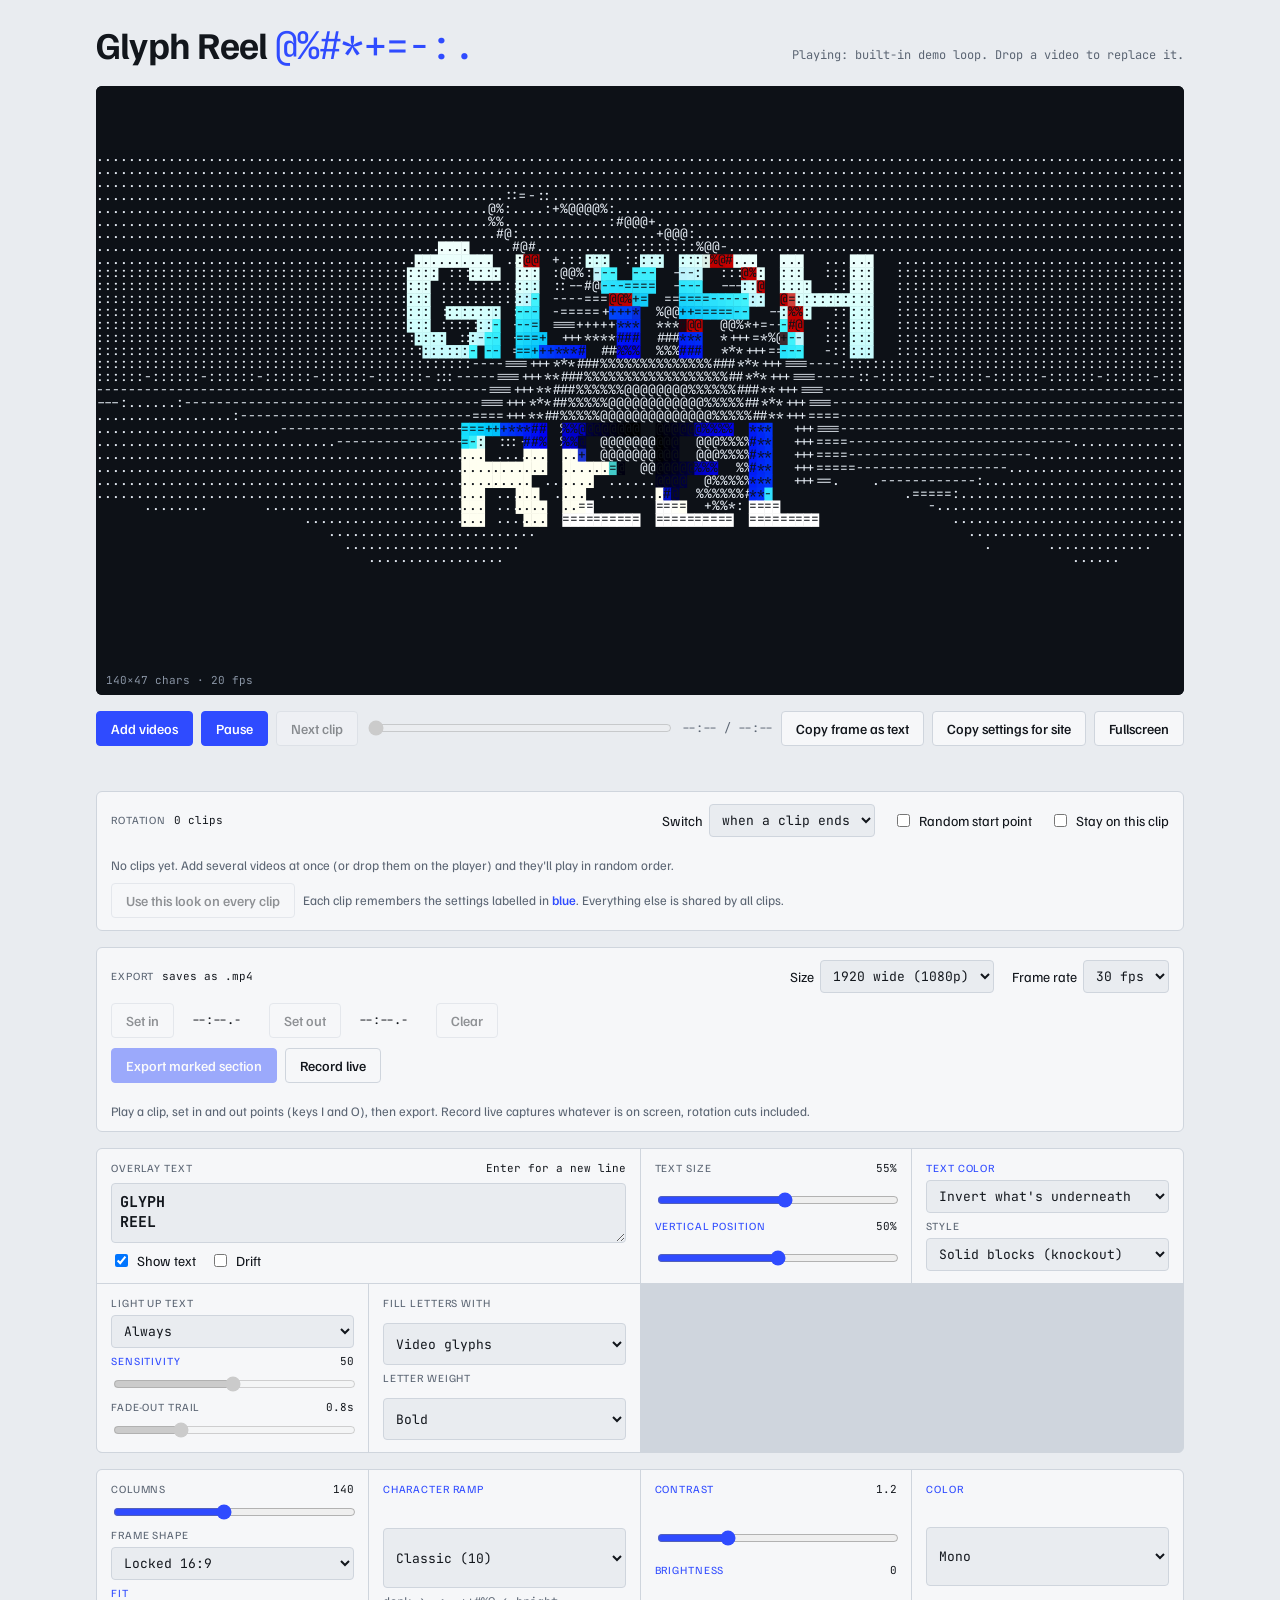
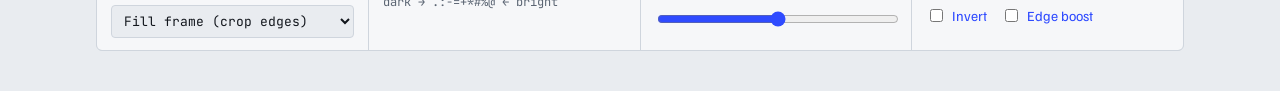
==== glyph-reel/index.html @ 51acc696 "Personal site with live ASCII banner and Glyph Reel Co-Authored-By: Claude Opus 5.5 <noreply@anthrop" ====
<!doctype html>
<html lang="en">
<head>
<meta charset="utf-8">
<meta name="viewport" content="width=device-width, initial-scale=1, viewport-fit=cover">
<meta name="description" content="Turn video into live ASCII art in the browser, with text overlays, clip rotation and export.">
<title>Glyph Reel</title>
<link rel="preconnect" href="https://fonts.googleapis.com">
<link rel="stylesheet" href="https://fonts.googleapis.com/css2?family=JetBrains+Mono:wght@400;700&family=Familjen+Grotesk:wght@400;500;700&display=swap">
<style>
/* Layout: a single "reel" stage up top, a compact mixing-desk of controls beneath it. */
:root {
  --bg: #e9ecf0;
  --panel: #f6f7f9;
  --ink: #12161c;
  --muted: #5b6573;
  --line: #cfd5dd;
  --accent: #2f4bff;
  --stage: #0d1117;
  --stage-ink: #e6edf5;
  --display: "Familjen Grotesk", "Helvetica Neue", Arial, sans-serif;
  --mono: "JetBrains Mono", ui-monospace, Menlo, Consolas, monospace;
}
@media (prefers-color-scheme: dark) {
  :root:not([data-theme="light"]) {
    --bg: #0b0e13; --panel: #131820; --ink: #e6ebf2; --muted: #8b96a6; --line: #262e3a;
    --accent: #7d8fff; --stage: #05070a; --stage-ink: #e6edf5; color-scheme: dark;
  }
}
:root[data-theme="dark"] {
  --bg: #0b0e13; --panel: #131820; --ink: #e6ebf2; --muted: #8b96a6; --line: #262e3a;
  --accent: #7d8fff; --stage: #05070a; --stage-ink: #e6edf5; color-scheme: dark;
}
* { box-sizing: border-box; }
body { margin: 0; }
[hidden] { display: none !important; }
body { background: var(--bg); color: var(--ink); font-family: var(--display); font-size: 15px; }
.wrap { max-width: 1120px; margin: 0 auto; padding-inline: 16px; padding-block: 20px 40px; display: grid; gap: 16px; }
header { display: flex; flex-wrap: wrap; align-items: baseline; justify-content: space-between; gap: 8px 20px; }
h1 { margin: 0; font-size: clamp(26px, 4vw, 38px); font-weight: 700; letter-spacing: -0.02em; text-wrap: balance; }
h1 span { font-family: var(--mono); font-weight: 400; color: var(--accent); }
.src { font-family: var(--mono); font-size: 12px; color: var(--muted); min-width: 0; overflow-wrap: anywhere; }

.stage { position: relative; background: var(--stage); border-radius: 6px; overflow: hidden; min-height: 200px; display: grid; place-items: center; }
.stage canvas { display: block; max-width: 100%; }
.stage.drag { outline: 2px dashed var(--accent); outline-offset: -8px; }
.drop-hint { position: absolute; inset: 0; display: grid; place-items: center; color: var(--stage-ink); font-family: var(--mono); font-size: 14px; background: rgba(5,7,10,.7); }
.stats { position: absolute; left: 10px; bottom: 8px; font-family: var(--mono); font-size: 11px; color: #8b96a6; font-variant-numeric: tabular-nums; pointer-events: none; }

.bar { display: flex; flex-wrap: wrap; gap: 8px; align-items: center; }
button, .file { font: 500 14px var(--display); color: var(--ink); background: var(--panel); border: 1px solid var(--line); border-radius: 4px; padding: 8px 14px; cursor: pointer; }
button:hover, .file:hover { border-color: var(--accent); }
button.primary, .file { background: var(--accent); color: #fff; border-color: var(--accent); }
button:focus-visible, .file:focus-within, input:focus-visible, select:focus-visible { outline: 2px solid var(--accent); outline-offset: 2px; }
.file input { position: absolute; width: 1px; height: 1px; opacity: 0; }
.seek { flex: 1 1 200px; min-width: 0; position: relative; display: flex; align-items: center; }
.seek input { width: 100%; position: relative; z-index: 1; background: transparent; }
.mark-range { position: absolute; top: 50%; height: 10px; transform: translateY(-50%); background: var(--accent); opacity: .3; border-radius: 2px; }
.marks output { font-family: var(--mono); font-size: 13px; font-variant-numeric: tabular-nums; margin-right: 10px; }
.recstat { font-family: var(--mono); font-size: 12px; color: var(--muted); font-variant-numeric: tabular-nums; }
.recstat.live { color: #e5484d; }
.exports { list-style: none; margin: 0; padding: 0; display: grid; gap: 6px; }
.exports li { display: flex; flex-wrap: wrap; align-items: center; gap: 6px 12px; padding: 8px 10px; background: var(--bg); border: 1px solid var(--line); border-radius: 4px; }
.exports .nm { font: 13px var(--mono); flex: 1 1 200px; min-width: 0; overflow-wrap: anywhere; }
.exports .meta { font: 12px var(--mono); color: var(--muted); font-variant-numeric: tabular-nums; }
.exports button { padding: 5px 12px; font-size: 13px; }
button:disabled { opacity: .45; cursor: not-allowed; }
.time { font-family: var(--mono); font-size: 12px; color: var(--muted); font-variant-numeric: tabular-nums; }

.desk { display: grid; grid-template-columns: repeat(auto-fit, minmax(220px, 1fr)); gap: 1px; background: var(--line); border: 1px solid var(--line); border-radius: 6px; overflow: hidden; }
.knob { background: var(--panel); padding: 12px 14px; display: grid; gap: 6px; }
.knob label { display: flex; justify-content: space-between; font-size: 11px; text-transform: uppercase; letter-spacing: .08em; color: var(--muted); }
.knob output { font-family: var(--mono); color: var(--ink); text-transform: none; letter-spacing: 0; font-variant-numeric: tabular-nums; }
input[type=range] { width: 100%; accent-color: var(--accent); }
.reel { background: var(--panel); border: 1px solid var(--line); border-radius: 6px; padding: 12px 14px; display: grid; gap: 10px; }
.reel-head { display: flex; flex-wrap: wrap; justify-content: space-between; align-items: center; gap: 8px 20px; }
.reel-title { font-size: 11px; text-transform: uppercase; letter-spacing: .08em; color: var(--muted); display: flex; gap: 8px; }
.reel-title output { font-family: var(--mono); color: var(--ink); text-transform: none; letter-spacing: 0; }
.reel-opts { display: flex; flex-wrap: wrap; align-items: center; gap: 8px 18px; font-size: 14px; }
.reel-opts label { display: flex; align-items: center; gap: 6px; cursor: pointer; }
.reel-opts select { width: auto; }
.reel-opts input[type=range] { width: 110px; }
.reel-opts output { font-family: var(--mono); font-size: 12px; min-width: 3ch; }
.clips { list-style: none; margin: 0; padding: 0; display: flex; flex-wrap: wrap; gap: 6px; }
.clips li { display: flex; align-items: stretch; border: 1px solid var(--line); border-radius: 4px; overflow: hidden; max-width: 100%; min-width: 0; }
.clips li.on { border-color: var(--accent); }
.clips li button { border: 0; border-radius: 0; padding: 6px 10px; font: 12px var(--mono); background: var(--bg); }
.clips li .name { max-width: 26ch; overflow: hidden; text-overflow: ellipsis; white-space: nowrap; text-align: left; min-width: 0; }
.clips li.on .name { background: var(--accent); color: #fff; }
.clips li .rm { color: var(--muted); border-left: 1px solid var(--line); }
.clips li .rm:hover { color: var(--ink); }
.empty { margin: 0; font-size: 13px; color: var(--muted); }
.knob label.per, .toggles label.per, .hint .per { color: var(--accent); }
.hint { font-size: 13px; color: var(--muted); flex: 1 1 260px; }
.hint .per { font-weight: 500; }
.knob.wide { grid-column: span 2; }
@media (max-width: 520px) { .knob.wide { grid-column: auto; } }
textarea { width: 100%; resize: vertical; font: 700 15px var(--mono); padding: 8px; background: var(--bg); color: var(--ink); border: 1px solid var(--line); border-radius: 4px; }
input[type=color] { width: 100%; height: 30px; padding: 0 2px; background: var(--bg); border: 1px solid var(--line); border-radius: 4px; }
select, input[type=text] { width: 100%; font: 13px var(--mono); padding: 6px 8px; background: var(--bg); color: var(--ink); border: 1px solid var(--line); border-radius: 4px; }
.toggles { display: flex; flex-wrap: wrap; gap: 14px; font-size: 14px; }
.toggles label { text-transform: none; letter-spacing: 0; color: var(--ink); font-size: 14px; gap: 6px; justify-content: flex-start; align-items: center; cursor: pointer; }
.ramp { font-family: var(--mono); font-size: 12px; color: var(--muted); white-space: pre; overflow-x: auto; }
.toast { font-size: 13px; color: var(--accent); min-height: 1em; }
@media (prefers-reduced-motion: reduce) { * { transition: none !important; } }
</style>
</head>
<body>

<div class="wrap">
  <header>
    <h1>Glyph Reel <span>@%#*+=-:.</span></h1>
    <div class="src" id="srcName">Playing: built-in demo loop. Drop a video to replace it.</div>
  </header>

  <div class="stage" id="stage">
    <canvas id="out" aria-label="ASCII rendering of the video"></canvas>
    <div class="drop-hint" id="dropHint" hidden>Drop videos to add them to the rotation</div>
    <div class="stats" id="stats"></div>
  </div>

  <div class="bar">
    <label class="file">Add videos<input type="file" id="file" accept="video/*" multiple></label>
    <button id="play" class="primary">Pause</button>
    <button id="next" disabled>Next clip</button>
    <div class="seek">
      <div class="mark-range" id="markRange" hidden></div>
      <input type="range" id="seek" min="0" max="1000" value="0" aria-label="Seek" disabled>
    </div>
    <span class="time" id="time">--:-- / --:--</span>
    <button id="copy">Copy frame as text</button>
    <button id="copySettings">Copy settings for site</button>
    <button id="full">Fullscreen</button>
  </div>
  <div class="toast" id="toast" role="status"></div>

  <section class="reel" aria-label="Clip rotation">
    <div class="reel-head">
      <span class="reel-title">Rotation <output id="clipCount">0 clips</output></span>
      <div class="reel-opts">
        <label>Switch
          <select id="switchMode">
            <option value="end">when a clip ends</option>
            <option value="timer">on a timer</option>
          </select>
        </label>
        <label id="everyWrap" hidden>every
          <input type="range" id="every" min="1" max="30" step="1" value="6">
          <output id="everyV">6s</output>
        </label>
        <label><input type="checkbox" id="randStart"> Random start point</label>
        <label><input type="checkbox" id="hold"> Stay on this clip</label>
      </div>
    </div>
    <ul class="clips" id="clips"></ul>
    <p class="empty" id="clipsEmpty">No clips yet. Add several videos at once (or drop them on the player) and they'll play in random order.</p>
    <p class="empty" id="savedInfo" hidden></p>
    <div class="bar">
      <button id="lookAll" disabled>Use this look on every clip</button>
      <span class="hint">Each clip remembers the settings labelled in <b class="per">blue</b>. Everything else is shared by all clips.</span>
    </div>
  </section>

  <section class="reel" aria-label="Export">
    <div class="reel-head">
      <span class="reel-title">Export <output id="fmtInfo"></output></span>
      <div class="reel-opts">
        <label>Size
          <select id="expSize">
            <option value="1280">1280 wide (720p)</option>
            <option value="1920" selected>1920 wide (1080p)</option>
            <option value="3840">3840 wide (4K)</option>
          </select>
        </label>
        <label>Frame rate
          <select id="expFps">
            <option value="24">24 fps</option>
            <option value="30" selected>30 fps</option>
            <option value="60">60 fps</option>
          </select>
        </label>
      </div>
    </div>
    <div class="reel-opts marks">
      <button id="markIn" disabled>Set in</button><output id="inV">--:--.-</output>
      <button id="markOut" disabled>Set out</button><output id="outV">--:--.-</output>
      <button id="clearMarks" disabled>Clear</button>
    </div>
    <div class="bar">
      <button id="exportSec" class="primary" disabled>Export marked section</button>
      <button id="recLive">Record live</button>
      <span class="recstat" id="recStat" role="status"></span>
    </div>
    <ul class="exports" id="exports"></ul>
    <p class="empty" id="exportsEmpty">Play a clip, set in and out points (keys I and O), then export. Record live captures whatever is on screen, rotation cuts included.</p>
  </section>

  <div class="desk overlay">
    <div class="knob wide">
      <label for="msg">Overlay text <output>Enter for a new line</output></label>
      <textarea id="msg" rows="2" spellcheck="false">GLYPH
REEL</textarea>
      <div class="toggles">
        <label><input type="checkbox" id="msgOn" checked> Show text</label>
        <label><input type="checkbox" id="msgPulse"> Drift</label>
      </div>
    </div>
    <div class="knob">
      <label for="msgSize">Text size <output id="msgSizeV">55%</output></label>
      <input type="range" id="msgSize" min="10" max="95" step="1" value="55">
      <label for="msgY" class="per">Vertical position <output id="msgYV">50%</output></label>
      <input type="range" id="msgY" min="0" max="100" step="1" value="50">
    </div>
    <div class="knob">
      <label for="msgColor" class="per">Text color</label>
      <select id="msgColor">
        <option value="invert">Invert what's underneath</option>
        <option value="comp">Complementary hue</option>
        <option value="accent">Fixed color</option>
      </select>
      <input type="color" id="msgAccent" value="#ff3d7f" aria-label="Fixed text color" hidden>
      <label for="msgStyle">Style</label>
      <select id="msgStyle">
        <option value="block">Solid blocks (knockout)</option>
        <option value="glyph">Colored glyphs</option>
      </select>
    </div>
    <div class="knob">
      <label for="reveal">Light up text</label>
      <select id="reveal">
        <option value="always">Always</option>
        <option value="bright">Only over bright things</option>
        <option value="dark">Only over dark things</option>
        <option value="motion">Only over moving things</option>
      </select>
      <label for="revealT" class="per">Sensitivity <output id="revealTV">50</output></label>
      <input type="range" id="revealT" min="1" max="100" step="1" value="50" disabled>
      <label for="trail">Fade-out trail <output id="trailV">0.8s</output></label>
      <input type="range" id="trail" min="0" max="3" step="0.1" value="0.8" disabled>
    </div>
    <div class="knob">
      <label for="msgFill">Fill letters with</label>
      <select id="msgFill">
        <option value="video">Video glyphs</option>
        <option value="msg">The message itself</option>
        <option value="solid">Solid █</option>
      </select>
      <label for="msgWeight">Letter weight</label>
      <select id="msgWeight">
        <option value="700">Bold</option>
        <option value="500">Medium</option>
        <option value="400">Regular</option>
      </select>
    </div>
  </div>

  <div class="desk">
    <div class="knob">
      <label for="cols">Columns <output id="colsV">140</output></label>
      <input type="range" id="cols" min="40" max="260" step="2" value="140">
      <label for="frame">Frame shape</label>
      <select id="frame">
        <option value="0.5625" selected>Locked 16:9</option>
        <option value="0.4286">Locked 21:9</option>
        <option value="0.75">Locked 4:3</option>
        <option value="1">Locked 1:1</option>
        <option value="1.25">Locked 4:5</option>
        <option value="1.7778">Locked 9:16</option>
        <option value="match">Match each video</option>
      </select>
      <label for="fit" class="per">Fit</label>
      <select id="fit">
        <option value="cover">Fill frame (crop edges)</option>
        <option value="contain">Show whole video (letterbox)</option>
      </select>
    </div>
    <div class="knob">
      <label for="charset" class="per">Character ramp</label>
      <select id="charset">
        <option value=" .:-=+*#%@">Classic (10)</option>
        <option value=" .'`^&quot;,:;Il!i><~+_-?][}{1)(|\/tfjrxnuvczXYUJCLQ0OZmwqpdbkhao*#MW&amp;8%B@$">Detailed (70)</option>
        <option value=" ░▒▓█">Blocks</option>
        <option value=" ·•●">Dots</option>
        <option value=" 01">Binary</option>
        <option value="custom">Custom…</option>
      </select>
      <input type="text" id="custom" value=" .oO@" aria-label="Custom ramp, darkest to brightest" hidden>
      <div class="ramp" id="rampPreview"></div>
    </div>
    <div class="knob">
      <label for="contrast" class="per">Contrast <output id="contrastV">1.2</output></label>
      <input type="range" id="contrast" min="0.5" max="3" step="0.05" value="1.2">
      <label for="bright" class="per">Brightness <output id="brightV">0</output></label>
      <input type="range" id="bright" min="-100" max="100" step="1" value="0">
    </div>
    <div class="knob">
      <label for="color" class="per">Color</label>
      <select id="color">
        <option value="mono">Mono</option>
        <option value="full">Source color</option>
        <option value="tint">Tinted</option>
      </select>
      <div class="toggles">
        <label class="per"><input type="checkbox" id="invert"> Invert</label>
        <label class="per"><input type="checkbox" id="edges"> Edge boost</label>
      </div>
    </div>
  </div>
</div>

<video id="vid" playsinline muted hidden></video>

<script src="../banner.config.js"></script>
<script>
(() => {
  const $ = id => document.getElementById(id);
  const vid = $('vid'), out = $('out'), octx = out.getContext('2d');
  const sample = document.createElement('canvas'), sctx = sample.getContext('2d', { willReadFrequently: true });
  const demo = document.createElement('canvas'); demo.width = 640; demo.height = 360;
  const dctx = demo.getContext('2d');
  const stage = $('stage');

  const s = { cols: 140, ramp: ' .:-=+*#%@', contrast: 1.2, bright: 0, color: 'mono', invert: false, edges: false,
    msg: 'GLYPH\nREEL', msgOn: true, msgPulse: false, msgSize: 55, msgY: 50, msgColor: 'invert', msgAccent: '#ff3d7f',
    msgStyle: 'block', msgFill: 'video', msgWeight: '700', reveal: 'always', revealT: 50, trail: 0.8,
    frame: '0.5625', fit: 'cover' };
  const rec = { active: false, mode: null, lockW: 0, rows: 0, recorder: null, chunks: [], t0: 0, inT: 0, outT: 0, label: '' };
  let lastRows = 0;
  // Per-cell "presence" (0..1) with decay, so revealed letters fade out instead of blinking off.
  let prevLum = null, presence = null, lastRenderT = performance.now();
  function updatePresence(raw, dt) {
    const len = raw.length;
    if (!presence || presence.length !== len) { presence = new Float32Array(len); prevLum = null; }
    const t = 1 - s.revealT / 100; // higher sensitivity = lower threshold
    const decay = s.trail > 0 ? Math.exp(-dt / (s.trail / 3)) : 0;
    for (let i = 0; i < len; i++) {
      let hit;
      if (s.reveal === 'bright') hit = raw[i] > 0.15 + t * 0.75;
      else if (s.reveal === 'dark') hit = raw[i] < 0.85 - t * 0.75;
      else hit = prevLum ? Math.abs(raw[i] - prevLum[i]) > 0.01 + t * 0.2 : false;
      presence[i] = hit ? 1 : presence[i] * decay;
    }
    prevLum = raw.slice();
  }
  const maskC = document.createElement('canvas'), mctx = maskC.getContext('2d', { willReadFrequently: true });
  const displayFont = () => getComputedStyle(document.body).getPropertyValue('--display');

  // Rasterize the overlay text into a cols×rows mask. The grid's cells are taller than wide,
  // so the text is squashed vertically in grid space to look correct on screen.
  function buildMask(cols, rows, t) {
    if (!s.msgOn || !s.msg.trim()) return null;
    maskC.width = cols; maskC.height = rows;
    const k = cell.w / cell.h;              // grid rows per screen "column-width"
    const H = rows / k;                     // grid height measured in column-widths
    const lines = s.msg.split('\n').filter((l, i, a) => l.trim() || a.length === 1);
    mctx.setTransform(1, 0, 0, k, 0, 0);
    let fs = (s.msgSize / 100) * H / lines.length;
    mctx.font = `${s.msgWeight} ${fs}px ${displayFont()}`;
    const widest = Math.max(...lines.map(l => mctx.measureText(l).width));
    if (widest > cols * 0.96) { fs *= (cols * 0.96) / widest; mctx.font = `${s.msgWeight} ${fs}px ${displayFont()}`; }
    mctx.fillStyle = '#fff'; mctx.textAlign = 'center'; mctx.textBaseline = 'middle';
    const lh = fs * 0.95, total = lh * lines.length;
    let cy = (s.msgY / 100) * H, cx = cols / 2;
    if (s.msgPulse) { cx += Math.sin(t * 0.6) * cols * 0.12; cy += Math.cos(t * 0.45) * H * 0.06; }
    cy = Math.min(H - total / 2, Math.max(total / 2, cy));
    lines.forEach((l, i) => mctx.fillText(l, cx, cy - total / 2 + lh * (i + 0.5)));
    const d = mctx.getImageData(0, 0, cols, rows).data;
    const m = new Uint8Array(cols * rows);
    for (let i = 0; i < m.length; i++) m[i] = d[i * 4 + 3] > 110 ? 1 : 0;
    return m;
  }

  function hexToRgb(h) { const n = parseInt(h.slice(1), 16); return [n >> 16 & 255, n >> 8 & 255, n & 255]; }
  function rgbToHsl(r, g, b) {
    r /= 255; g /= 255; b /= 255;
    const mx = Math.max(r, g, b), mn = Math.min(r, g, b), l = (mx + mn) / 2;
    if (mx === mn) return [0, 0, l];
    const d = mx - mn, sat = l > 0.5 ? d / (2 - mx - mn) : d / (mx + mn);
    const h = mx === r ? (g - b) / d + (g < b ? 6 : 0) : mx === g ? (b - r) / d + 2 : (r - g) / d + 4;
    return [h * 60, sat, l];
  }
  // A color that stands out against the source pixel underneath this cell.
  function contrastColor(r, g, b, L) {
    if (s.msgColor === 'accent') return s.msgAccent;
    if (s.msgColor === 'comp') {
      const [h] = rgbToHsl(r, g, b);
      return `hsl(${(h + 180) % 360},95%,${L > 0.5 ? 22 : 68}%)`;
    }
    // invert, then push away from mid-grey so it never lands on a muddy middle tone
    const push = v => { v = 255 - v; return v > 128 ? Math.min(255, v + 60) : Math.max(0, v - 60); };
    return `rgb(${push(r)},${push(g)},${push(b)})`;
  }
  let source = 'demo', playing = true, lastText = '', frames = 0, fpsT = performance.now(), fps = 0, demoT = 0, lastTs = 0;

  // ---------- demo source: procedural scene so the app works before a video is loaded ----------
  function drawDemo(t) {
    const w = demo.width, h = demo.height;
    const g = dctx.createLinearGradient(0, 0, 0, h);
    g.addColorStop(0, '#0a1440'); g.addColorStop(1, '#ff7a3d');
    dctx.fillStyle = g; dctx.fillRect(0, 0, w, h);
    // sun
    const sy = h * 0.55 + Math.sin(t * 0.4) * 20;
    const rg = dctx.createRadialGradient(w / 2, sy, 10, w / 2, sy, 120);
    rg.addColorStop(0, '#fff6c8'); rg.addColorStop(0.4, '#ffd04a'); rg.addColorStop(1, 'rgba(255,120,60,0)');
    dctx.fillStyle = rg; dctx.beginPath(); dctx.arc(w / 2, sy, 120, 0, Math.PI * 2); dctx.fill();
    // mountains
    for (let layer = 0; layer < 3; layer++) {
      dctx.fillStyle = ['#2a1b4a', '#1a1033', '#08060f'][layer];
      dctx.beginPath(); dctx.moveTo(0, h);
      for (let x = 0; x <= w; x += 8) {
        const k = x * (0.01 + layer * 0.006) + t * (0.3 + layer * 0.5);
        const y = h * (0.62 + layer * 0.1) - (Math.sin(k) * 30 + Math.sin(k * 2.3) * 15) * (1 - layer * 0.2);
        dctx.lineTo(x, y);
      }
      dctx.lineTo(w, h); dctx.fill();
    }
    // orbiting ring
    dctx.strokeStyle = '#7df9ff'; dctx.lineWidth = 6;
    dctx.beginPath();
    dctx.ellipse(w / 2, h * 0.3, 90 + Math.sin(t) * 10, 22, Math.sin(t * 0.5) * 0.4, 0, Math.PI * 2);
    dctx.stroke();
  }

  // ---------- core converter ----------
  const cell = { w: 8, h: 13, font: 13 };
  function layout(srcW, srcH) {
    const stageW = stage.clientWidth;
    const dpr = window.devicePixelRatio || 1;
    // size the font so cols columns fill the stage width
    octx.font = `100px ${getComputedStyle(document.body).getPropertyValue('--mono')}`;
    const ratio = octx.measureText('M').width / 100; // char width per px of font size
    cell.w = stageW / s.cols;
    cell.font = cell.w / ratio;
    cell.h = cell.font * 1.0;
    const aspect = s.frame === 'match' ? srcH / srcW : parseFloat(s.frame); // height / width of the output frame
    // while recording, the grid and pixel size are frozen so the encoder sees one constant frame size
    const rows = rec.rows || Math.max(1, Math.round(s.cols * aspect * (cell.w / cell.h)));
    lastRows = rows;
    const cssW = stageW, cssH = rows * cell.h;
    const scale = rec.lockW ? rec.lockW / cssW : dpr;
    let pw = Math.round(cssW * scale), ph = Math.round(cssH * scale);
    if (rec.lockW) { pw = rec.lockW; ph -= ph % 2; }   // encoders want even dimensions
    if (out.width !== pw || out.height !== ph) {
      out.width = pw; out.height = ph;
      out.style.width = cssW + 'px'; out.style.height = cssH + 'px';
    }
    octx.setTransform(scale, 0, 0, scale, 0, 0);
    return rows;
  }

  function render(img, srcW, srcH) {
    const rows = layout(srcW, srcH), cols = s.cols;
    sample.width = cols; sample.height = rows;
    // Place the source inside the locked frame. Work in screen units (cells aren't square), then convert to grid units.
    const W = cols * cell.w, H = rows * cell.h;
    const scale = (s.fit === 'cover' ? Math.max : Math.min)(W / srcW, H / srcH);
    const dw = srcW * scale / cell.w, dh = srcH * scale / cell.h;
    sctx.fillStyle = '#000'; sctx.fillRect(0, 0, cols, rows);
    sctx.drawImage(img, (cols - dw) / 2, (rows - dh) / 2, dw, dh);
    const px = sctx.getImageData(0, 0, cols, rows).data;
    const ramp = s.ramp.length ? s.ramp : ' #';
    const n = ramp.length - 1;
    const lum = new Float32Array(cols * rows);
    for (let i = 0, p = 0; i < lum.length; i++, p += 4) {
      let v = (0.2126 * px[p] + 0.7152 * px[p + 1] + 0.0722 * px[p + 2]);
      v = (v - 128) * s.contrast + 128 + s.bright;
      lum[i] = Math.min(255, Math.max(0, v)) / 255;
    }
    if (s.edges) {
      const e = new Float32Array(lum.length);
      for (let y = 1; y < rows - 1; y++) for (let x = 1; x < cols - 1; x++) {
        const i = y * cols + x;
        const gx = lum[i + 1] - lum[i - 1], gy = lum[i + cols] - lum[i - cols];
        e[i] = Math.min(1, lum[i] * 0.6 + Math.hypot(gx, gy) * 2);
      }
      for (let i = 0; i < lum.length; i++) if (e[i]) lum[i] = e[i];
    }
    const stageCol = getComputedStyle(document.documentElement).getPropertyValue('--stage').trim() || '#05070a';
    octx.fillStyle = stageCol; octx.fillRect(0, 0, out.width, out.height);
    octx.font = `${cell.font}px ${getComputedStyle(document.body).getPropertyValue('--mono')}`;
    octx.textBaseline = 'top';
    const mask = buildMask(cols, rows, demoT + (source === 'video' ? vid.currentTime : 0));
    const nowR = performance.now(), dtR = Math.min(0.25, (nowR - lastRenderT) / 1000); lastRenderT = nowR;
    let alpha = null; // per-cell strength of the overlay when Reveal is active
    if (mask && s.reveal !== 'always') {
      // motion only counts while the video is actually moving
      if (s.reveal !== 'motion' || playing) updatePresence(lum, dtR);
      else if (presence) for (let i = 0; i < presence.length; i++) presence[i] *= Math.exp(-dtR / Math.max(0.05, s.trail / 3));
      alpha = presence;
      for (let i = 0; i < mask.length; i++) if (mask[i] && alpha[i] < 0.08) mask[i] = 0;
    } else { presence = null; prevLum = null; }
    const msgChars = s.msg.replace(/\s+/g, '') || '#';
    let mi = 0;
    const lines = [];
    for (let y = 0; y < rows; y++) {
      let line = '', base = '';
      for (let x = 0; x < cols; x++) {
        let v = lum[y * cols + x];
        if (s.invert) v = 1 - v;
        let ch = ramp[Math.round(v * n)];
        const inText = mask && mask[y * cols + x];
        if (inText) {
          if (s.msgFill === 'msg') ch = msgChars[mi++ % msgChars.length];
          else if (s.msgFill === 'solid') ch = '█';
          else if (ch === ' ') ch = ramp[Math.max(1, Math.round(n * 0.4))] || '#'; // never blank inside a letter
        }
        line += ch;
        base += inText ? ' ' : ch;
      }
      lines.push(line);
      if (s.color === 'mono') {
        octx.fillStyle = '#e6edf5';
        octx.fillText(base, 0, y * cell.h);
      } else {
        for (let x = 0; x < cols; x++) {
          const ch = base[x]; if (ch === ' ') continue;
          const p = (y * cols + x) * 4;
          if (s.color === 'full') octx.fillStyle = `rgb(${px[p]},${px[p + 1]},${px[p + 2]})`;
          else { const v = lum[y * cols + x]; octx.fillStyle = `hsl(${220 + v * 150},90%,${35 + v * 50}%)`; }
          octx.fillText(ch, x * cell.w, y * cell.h);
        }
      }
      if (mask) {
        for (let x = 0; x < cols; x++) {
          const i = y * cols + x; if (!mask[i]) continue;
          const p = i * 4, col = contrastColor(px[p], px[p + 1], px[p + 2], lum[i]);
          // cells fading out: draw the underlying video glyph, then the overlay on top at partial strength
          if (alpha && alpha[i] < 1) {
            octx.globalAlpha = 1;
            octx.fillStyle = s.color === 'full' ? `rgb(${px[p]},${px[p + 1]},${px[p + 2]})` : '#e6edf5';
            const vch = ramp[Math.round((s.invert ? 1 - lum[i] : lum[i]) * n)];
            if (vch !== ' ') octx.fillText(vch, x * cell.w, y * cell.h);
            octx.globalAlpha = alpha[i];
          }
          if (s.msgStyle === 'block') {
            octx.fillStyle = col;
            octx.fillRect(x * cell.w, y * cell.h, cell.w + 0.5, cell.h + 0.5);
            if (s.msgFill !== 'solid') { octx.fillStyle = stageCol; octx.fillText(line[x], x * cell.w, y * cell.h); }
          } else {
            octx.fillStyle = col;
            octx.fillText(line[x], x * cell.w, y * cell.h);
          }
          octx.globalAlpha = 1;
        }
      }
    }
    lastText = lines.join('\n');
    frames++;
    const now = performance.now();
    if (now - fpsT > 500) { fps = frames * 1000 / (now - fpsT); frames = 0; fpsT = now; }
    $('stats').textContent = `${cols}×${rows} chars · ${fps.toFixed(0)} fps` +
      (rec.active ? ` · ● REC ${((performance.now() - rec.t0) / 1000).toFixed(1)}s` : '');
  }

  function loop(ts) {
    const dt = lastTs ? (ts - lastTs) / 1000 : 0; lastTs = ts;
    if (source === 'demo') {
      if (playing) demoT += dt;
      drawDemo(demoT);
      render(demo, demo.width, demo.height);
    } else if (vid.readyState >= 2 && vid.videoWidth) {
      if (rec.active && rec.mode === 'section') {
        $('recStat').textContent = `● Exporting ${Math.max(0, vid.currentTime - rec.inT).toFixed(1)} / ${(rec.outT - rec.inT).toFixed(1)}s`;
        if (vid.currentTime >= rec.outT) stopRecording();
      } else if (playing && !rot.hold && rot.mode === 'timer' && clips.length > 1 && (clipTime += dt) >= rot.every) nextClip();
      render(vid, vid.videoWidth, vid.videoHeight);
      if (vid.duration && !seeking) $('seek').value = (vid.currentTime / vid.duration) * 1000;
      $('time').textContent = `${fmt(vid.currentTime)} / ${fmt(vid.duration)}`;
    }
    requestAnimationFrame(loop);
  }
  const fmt = t => isFinite(t) ? `${String(Math.floor(t / 60)).padStart(2, '0')}:${String(Math.floor(t % 60)).padStart(2, '0')}` : '--:--';

  // ---------- clip rotation ----------
  const clips = [];            // { name, url, look }
  let current = -1, clipTime = 0;
  const rot = { mode: 'end', every: 6, randStart: false, hold: false };

  // ---------- per-clip looks ----------
  // Settings each clip keeps for itself. Everything else in `s` is shared by all clips.
  const PER = ['contrast', 'bright', 'ramp', 'color', 'invert', 'edges', 'fit', 'msgColor', 'msgAccent', 'msgY', 'revealT'];
  const saved = new Map();     // file name -> look, from the site's banner.config.js
  const pick = (o, keys) => Object.fromEntries(keys.filter(k => k in o).map(k => [k, o[k]]));
  const BANNER_DIR = 'assets/banner/';
  const fileOf = src => { const f = src.split('/').pop(); try { return decodeURIComponent(f); } catch { return f; } };

  function syncUI() {
    ['cols', 'contrast', 'bright', 'msgSize', 'msgY', 'revealT', 'trail'].forEach(k => $(k).value = s[k]);
    $('colsV').textContent = s.cols;
    $('contrastV').textContent = (+s.contrast).toFixed(2).replace(/0$/, '');
    $('brightV').textContent = s.bright;
    $('msgSizeV').textContent = s.msgSize + '%'; $('msgYV').textContent = s.msgY + '%';
    $('revealTV').textContent = s.revealT; $('trailV').textContent = (+s.trail).toFixed(1) + 's';
    ['color', 'frame', 'fit', 'reveal', 'msgColor', 'msgAccent', 'msgStyle', 'msgFill', 'msgWeight'].forEach(k => $(k).value = s[k]);
    ['invert', 'edges', 'msgOn', 'msgPulse'].forEach(k => $(k).checked = s[k]);
    $('msg').value = s.msg;
    const preset = [...$('charset').options].some(o => o.value === s.ramp && o.value !== 'custom');
    $('charset').value = preset ? s.ramp : 'custom';
    if (!preset) $('custom').value = s.ramp;
    $('custom').hidden = preset;
    $('rampPreview').textContent = 'dark → ' + s.ramp.trim() + ' ← bright';
    if (!rec.active) $('fit').disabled = s.frame === 'match';
    $('msgAccent').hidden = s.msgColor !== 'accent';
    $('revealT').disabled = $('trail').disabled = s.reveal === 'always';
  }

  // When run next to the site (localhost or a local file), pick up the banner's saved settings so tuning can continue.
  function loadSiteConfig() {
    if (!['localhost', '127.0.0.1', ''].includes(location.hostname) || !window.BANNER_SETTINGS) return;
    Object.assign(s, window.BANNER_SETTINGS);
    const basePer = pick(s, PER);
    (window.BANNER_VIDEOS || []).forEach(v => {
      const src = typeof v === 'string' ? v : v?.src;
      if (src) saved.set(fileOf(src), { ...basePer, ...(typeof v === 'string' ? {} : pick(v, PER)) });
    });
    syncUI();
    toast(`Loaded the site's banner settings${saved.size ? ` with ${saved.size} saved clip${saved.size > 1 ? 's' : ''}` : ''}.`);
  }

  // The look shared by the most clips becomes the base, so each clip only lists what differs.
  function siteConfig() {
    if (current >= 0) clips[current].look = pick(s, PER);
    const entries = new Map([...saved].map(([n, l]) => [n, l]));
    clips.forEach(c => { if (c.look || !entries.has(c.name)) entries.set(c.name, c.look); });
    const looks = [...entries.values()].filter(Boolean);
    const common = k => {
      const counts = new Map(); let best = s[k], top = 0;
      looks.forEach(l => { const id = JSON.stringify(l[k]), n = (counts.get(id) || 0) + 1; counts.set(id, n); if (n > top) { top = n; best = l[k]; } });
      return best;
    };
    const base = Object.fromEntries(Object.keys(s).map(k => [k, PER.includes(k) ? common(k) : s[k]]));
    const videos = [...entries].map(([name, look]) => {
      const o = { src: BANNER_DIR + encodeURIComponent(name) };
      if (look) PER.forEach(k => { if (JSON.stringify(look[k]) !== JSON.stringify(base[k])) o[k] = look[k]; });
      return JSON.stringify(o);
    });
    return {
      count: videos.length,
      text: `window.BANNER_SETTINGS = ${JSON.stringify(base, null, 2)};\n\n` +
        `window.BANNER_VIDEOS = [\n  ${videos.join(',\n  ')}\n];\n`,
    };
  }

  function addFiles(list) {
    const files = [...list];
    const vids = files.filter(f => f.type.startsWith('video/'));
    if (!vids.length) { toast('None of those are videos. Try MP4, WebM or MOV files.'); return; }
    vids.forEach(f => clips.push({ name: f.name, url: URL.createObjectURL(f), look: saved.has(f.name) ? { ...saved.get(f.name) } : null }));
    const skipped = files.length - vids.length;
    toast(`Added ${vids.length} clip${vids.length > 1 ? 's' : ''}${skipped ? `, skipped ${skipped} non-video file${skipped > 1 ? 's' : ''}` : ''}.`);
    if (source !== 'video') playClip(randomIndex());
    else { vid.loop = rot.hold || clips.length < 2; renderClips(); }
  }

  function randomIndex() {
    if (clips.length < 2) return 0;
    let i; do i = Math.floor(Math.random() * clips.length); while (i === current);
    return i;
  }

  function playClip(i) {
    if (!clips.length) return goDemo();
    if (current >= 0 && clips[current]) clips[current].look = pick(s, PER);
    current = i; clipTime = 0;
    const c = clips[i];
    if (c.look) { Object.assign(s, c.look); syncUI(); }
    else c.look = pick(s, PER);   // a new clip starts from the look on screen
    source = 'video';
    vid.src = c.url;
    vid.loop = rot.hold || clips.length < 2;
    prevLum = null; presence = null;   // a hard cut shouldn't count as "motion" for the reveal
    if (playing) vid.play().catch(() => { playing = false; syncPlay(); });
    $('seek').disabled = false;
    $('next').disabled = clips.length < 2;
    $('srcName').textContent = `Playing: ${c.name}${clips.length > 1 ? ` (${i + 1} of ${clips.length}, shuffled)` : ''}`;
    clearMarks();
    renderClips();
  }
  const nextClip = () => clips.length > 1 && playClip(randomIndex());

  function goDemo() {
    source = 'demo'; current = -1;
    vid.pause(); vid.removeAttribute('src'); vid.load();
    $('seek').disabled = true; $('next').disabled = true; $('time').textContent = '--:-- / --:--';
    $('srcName').textContent = 'Playing: built-in demo loop. Add videos to replace it.';
    clearMarks();
    renderClips();
  }

  // ---------- export ----------
  const marks = { in: null, out: null };
  const fmtP = t => t == null ? '--:--.-' : `${String(Math.floor(t / 60)).padStart(2, '0')}:${(t % 60).toFixed(1).padStart(4, '0')}`;
  function clearMarks() { marks.in = marks.out = null; syncMarks(); }
  function syncMarks() {
    const hasVid = source === 'video' && !rec.active;
    $('markIn').disabled = $('markOut').disabled = !hasVid;
    $('clearMarks').disabled = !hasVid || (marks.in == null && marks.out == null);
    $('inV').textContent = fmtP(marks.in); $('outV').textContent = fmtP(marks.out);
    const ok = hasVid && marks.in != null && marks.out != null && marks.out - marks.in >= 0.2;
    $('exportSec').disabled = !ok;
    const r = $('markRange');
    if (vid.duration && (marks.in != null || marks.out != null)) {
      const a = (marks.in ?? 0) / vid.duration, b = (marks.out ?? vid.duration) / vid.duration;
      r.style.left = (a * 100) + '%'; r.style.width = Math.max(0.5, (b - a) * 100) + '%'; r.hidden = false;
    } else r.hidden = true;
  }
  function setMark(which) {
    if (source !== 'video' || rec.active) return;
    const t = vid.currentTime;
    marks[which] = t;
    if (marks.in != null && marks.out != null && marks.out < marks.in) [marks.in, marks.out] = [marks.out, marks.in];
    syncMarks();
  }
  $('markIn').addEventListener('click', () => setMark('in'));
  $('markOut').addEventListener('click', () => setMark('out'));
  $('clearMarks').addEventListener('click', clearMarks);
  vid.addEventListener('loadedmetadata', syncMarks);

  const MIME = (() => {
    if (!window.MediaRecorder) return null;
    return ['video/mp4;codecs=avc1.640028', 'video/mp4;codecs=avc1', 'video/mp4', 'video/webm;codecs=vp9', 'video/webm;codecs=vp8', 'video/webm']
      .find(t => MediaRecorder.isTypeSupported(t)) || null;
  })();
  const EXT = MIME && MIME.startsWith('video/mp4') ? 'mp4' : 'webm';
  $('fmtInfo').textContent = MIME ? `saves as .${EXT}` : 'not supported in this browser';
  if (!MIME) $('recLive').disabled = true;

  const nextFrames = n => new Promise(res => { const f = () => (--n <= 0 ? res() : requestAnimationFrame(f)); requestAnimationFrame(f); });

  async function startRecording(mode) {
    if (!MIME || rec.active) return false;
    rec.active = true; rec.mode = mode; rec.chunks = [];
    rec.lockW = +$('expSize').value; rec.rows = lastRows;
    ['cols', 'frame', 'fit', 'expSize', 'expFps', 'play', 'next', 'seek', 'file'].forEach(id => $(id).disabled = true);
    syncMarks();
    await nextFrames(2);                                   // let the canvas settle at export size first
    const fpsOut = +$('expFps').value;
    const bits = { 1280: 8e6, 1920: 16e6, 3840: 45e6 }[rec.lockW] * (fpsOut / 30);
    const stream = out.captureStream(fpsOut);
    try { rec.recorder = new MediaRecorder(stream, { mimeType: MIME, videoBitsPerSecond: bits }); }
    catch { rec.recorder = new MediaRecorder(stream); }
    rec.recorder.ondataavailable = e => e.data.size && rec.chunks.push(e.data);
    rec.recorder.onstop = finishRecording;
    rec.recorder.start(250);
    rec.t0 = performance.now();
    $('recStat').classList.add('live');
    return true;
  }

  function stopRecording() {
    if (!rec.active || !rec.recorder || rec.recorder.state === 'inactive') return;
    rec.recorder.stop();
    if (rec.mode === 'section') { vid.pause(); playing = false; }
  }

  function finishRecording() {
    const dur = (performance.now() - rec.t0) / 1000;
    const blob = new Blob(rec.chunks, { type: MIME.split(';')[0] });
    addExport(blob, rec.label, dur, `${out.width}×${out.height}`);
    Object.assign(rec, { active: false, mode: null, lockW: 0, rows: 0, recorder: null, chunks: [] });
    ['cols', 'frame', 'expSize', 'expFps', 'play', 'file'].forEach(id => $(id).disabled = false);
    $('fit').disabled = s.frame === 'match';
    $('seek').disabled = source !== 'video';
    $('next').disabled = clips.length < 2;
    vid.loop = rot.hold || clips.length < 2;
    $('recLive').textContent = 'Record live';
    $('recLive').disabled = false;
    $('recStat').classList.remove('live'); $('recStat').textContent = 'Done. Save it below.';
    syncPlay(); syncMarks();
  }

  $('exportSec').addEventListener('click', async () => {
    if (marks.in == null || marks.out == null) return;
    rec.inT = marks.in; rec.outT = marks.out;
    const base = (clips[current]?.name || 'clip').replace(/\.[^.]+$/, '');
    rec.label = `${base} ${fmtP(rec.inT)}-${fmtP(rec.outT)}`;
    $('recLive').disabled = true;
    vid.pause(); vid.loop = false;
    vid.currentTime = rec.inT;
    await new Promise(res => vid.addEventListener('seeked', res, { once: true }));
    prevLum = null; presence = null;
    if (!(await startRecording('section'))) return;
    playing = true; syncPlay();
    vid.play().catch(() => { toast('Playback was blocked, so the export stopped.'); stopRecording(); });
  });

  $('recLive').addEventListener('click', async () => {
    if (rec.active) { stopRecording(); return; }
    rec.label = source === 'video' ? `live ${(clips[current]?.name || '').replace(/\.[^.]+$/, '')}`.trim() : 'live demo';
    if (await startRecording('live')) {
      $('recLive').textContent = 'Stop and keep';
      const tick = () => { if (rec.active && rec.mode === 'live') { $('recStat').textContent = `● Recording ${((performance.now() - rec.t0) / 1000).toFixed(1)}s`; requestAnimationFrame(tick); } };
      tick();
    }
  });

  // finished exports wait here until the viewer saves them
  const exportsList = [];
  const dlP = window.claude?.use ? window.claude.use('downloads') : Promise.resolve(null);
  const fmtSize = b => b > 1e6 ? (b / 1e6).toFixed(1) + ' MB' : Math.ceil(b / 1e3) + ' KB';
  function addExport(blob, label, dur, dims) {
    exportsList.unshift({ blob, label, dur, dims, name: `glyph-reel ${label}.${EXT}`.replace(/[:/\\]/g, '.').replace(/\s+/g, ' ') });
    renderExports();
  }
  function renderExports() {
    const ul = $('exports'); ul.innerHTML = '';
    exportsList.forEach((x, i) => {
      const li = document.createElement('li');
      const nm = document.createElement('span'); nm.className = 'nm'; nm.textContent = x.name;
      const meta = document.createElement('span'); meta.className = 'meta'; meta.textContent = `${x.dur.toFixed(1)}s · ${x.dims} · ${fmtSize(x.blob.size)}`;
      const sv = document.createElement('button'); sv.className = 'primary'; sv.textContent = 'Save';
      sv.addEventListener('click', async () => {
        const dl = await dlP;
        if (!dl) {
          // standalone page (GitHub Pages, local file): a plain browser download
          const a = document.createElement('a');
          a.href = URL.createObjectURL(x.blob); a.download = x.name;
          document.body.appendChild(a); a.click(); a.remove();
          setTimeout(() => URL.revokeObjectURL(a.href), 10000);
          return;
        }
        try { await dl.save({ filename: x.name, data: x.blob }); toast('Saved.'); }
        catch (err) {
          const c = err?.code;
          if (c === 'declined') return;
          toast(c === 'rate_limited' ? 'A save prompt is already open.' : c === 'too_large' ? 'That file is too large to save here. Try a smaller size.' : 'Could not save the file here.');
        }
      });
      const rm = document.createElement('button'); rm.textContent = 'Discard';
      rm.addEventListener('click', () => { exportsList.splice(i, 1); renderExports(); });
      li.append(nm, meta, sv, rm); ul.append(li);
    });
    $('exportsEmpty').hidden = exportsList.length > 0;
  }

  function removeClip(i) {
    URL.revokeObjectURL(clips[i].url);
    clips.splice(i, 1);
    if (i === current) { current = -1; clips.length ? playClip(randomIndex()) : goDemo(); }
    else { if (i < current) current--; vid.loop = rot.hold || clips.length < 2; renderClips(); $('next').disabled = clips.length < 2; }
  }

  function renderClips() {
    const ul = $('clips'); ul.innerHTML = '';
    clips.forEach((c, i) => {
      const li = document.createElement('li'); if (i === current) li.className = 'on';
      const nm = document.createElement('button'); nm.className = 'name'; nm.textContent = c.name; nm.title = `Play ${c.name}`;
      nm.addEventListener('click', () => playClip(i));
      const rm = document.createElement('button'); rm.className = 'rm'; rm.textContent = '×'; rm.setAttribute('aria-label', `Remove ${c.name}`);
      rm.addEventListener('click', () => removeClip(i));
      li.append(nm, rm); ul.append(li);
    });
    $('clipCount').textContent = `${clips.length} clip${clips.length === 1 ? '' : 's'}`;
    $('clipsEmpty').hidden = clips.length > 0;
    const loaded = new Set(clips.map(c => c.name));
    const missing = [...saved.keys()].filter(n => !loaded.has(n));
    $('savedInfo').hidden = !missing.length;
    $('savedInfo').textContent = `Saved in the site's banner but not loaded here: ${missing.join(', ')}. Add those files to keep tuning them. They stay in the banner either way.`;
    $('lookAll').disabled = clips.length + missing.length < 2;
  }

  vid.addEventListener('loadedmetadata', () => {
    if (rot.randStart && vid.duration > 3) vid.currentTime = Math.random() * vid.duration * 0.8;
  });
  vid.addEventListener('ended', () => {
    if (rec.active && rec.mode === 'section') return stopRecording();
    if (clips.length > 1 && !rot.hold) nextClip();
  });
  vid.addEventListener('error', () => {
    if (current < 0 || !vid.getAttribute('src')) return;
    toast(`Can't play ${clips[current].name} in this browser. Removed it from the rotation. MP4 (H.264) works everywhere.`);
    removeClip(current);
  });

  $('file').addEventListener('change', e => { addFiles(e.target.files); e.target.value = ''; });
  ['dragenter', 'dragover'].forEach(ev => stage.addEventListener(ev, e => { e.preventDefault(); stage.classList.add('drag'); $('dropHint').hidden = false; }));
  ['dragleave', 'drop'].forEach(ev => stage.addEventListener(ev, e => { e.preventDefault(); stage.classList.remove('drag'); $('dropHint').hidden = true; }));
  stage.addEventListener('drop', e => addFiles(e.dataTransfer.files));
  $('next').addEventListener('click', nextClip);
  $('switchMode').addEventListener('change', e => { rot.mode = e.target.value; $('everyWrap').hidden = rot.mode !== 'timer'; clipTime = 0; });
  $('every').addEventListener('input', e => { rot.every = +e.target.value; $('everyV').textContent = e.target.value + 's'; });
  $('randStart').addEventListener('change', e => rot.randStart = e.target.checked);
  $('hold').addEventListener('change', e => {
    rot.hold = e.target.checked; clipTime = 0;
    if (source === 'video' && !rec.active) vid.loop = rot.hold || clips.length < 2;
  });
  $('lookAll').addEventListener('click', () => {
    const look = pick(s, PER);
    clips.forEach(c => c.look = { ...look });
    saved.forEach((_, n) => saved.set(n, { ...look }));
    toast(`Every clip now uses this look.`);
  });
  renderClips();

  // ---------- transport ----------
  function syncPlay() { $('play').textContent = playing ? 'Pause' : 'Play'; }
  $('play').addEventListener('click', () => {
    playing = !playing;
    if (source === 'video') playing ? vid.play() : vid.pause();
    syncPlay();
  });
  let seeking = false;
  $('seek').addEventListener('input', e => { seeking = true; if (vid.duration) vid.currentTime = (e.target.value / 1000) * vid.duration; });
  $('seek').addEventListener('change', () => { seeking = false; });
  $('full').addEventListener('click', () => { stage.requestFullscreen?.().catch(() => toast('Fullscreen is not available here.')); });
  function copyText(text, done) {
    const fallback = () => {
      const ta = document.createElement('textarea'); ta.value = text; document.body.appendChild(ta); ta.select();
      try { document.execCommand('copy'); toast(done); } catch { toast('Copy blocked here. Select the text manually.'); }
      ta.remove();
    };
    if (navigator.clipboard?.writeText) navigator.clipboard.writeText(text).then(() => toast(done), fallback);
    else fallback();
  }
  $('copy').addEventListener('click', () => copyText(lastText, 'Frame copied. Paste it into any monospace editor.'));
  $('copySettings').addEventListener('click', () => {
    if (!clips.length && !saved.size) {
      copyText(`window.BANNER_SETTINGS = ${JSON.stringify(s, null, 2)};\n`, 'Copied the look (no clips loaded). Paste it over BANNER_SETTINGS in banner.config.js.');
      return;
    }
    const { text, count } = siteConfig();
    copyText(text, `Copied settings for ${count} clip${count > 1 ? 's' : ''}. In banner.config.js, paste over everything between the START and END lines.`);
  });
  let toastT;
  function toast(msg) { $('toast').textContent = msg; clearTimeout(toastT); toastT = setTimeout(() => $('toast').textContent = '', 3500); }

  // ---------- controls ----------
  function bindRange(id, key, fmtFn = v => v) {
    $(id).addEventListener('input', e => { s[key] = parseFloat(e.target.value); $(id + 'V').textContent = fmtFn(s[key]); });
  }
  bindRange('cols', 'cols');
  bindRange('contrast', 'contrast', v => v.toFixed(2).replace(/0$/, ''));
  bindRange('bright', 'bright');
  function setRamp() {
    const v = $('charset').value;
    $('custom').hidden = v !== 'custom';
    s.ramp = v === 'custom' ? ($('custom').value || ' #') : v;
    $('rampPreview').textContent = 'dark → ' + s.ramp.trim() + ' ← bright';
  }
  $('charset').addEventListener('change', setRamp);
  $('custom').addEventListener('input', setRamp);
  $('color').addEventListener('change', e => s.color = e.target.value);
  $('invert').addEventListener('change', e => s.invert = e.target.checked);
  $('edges').addEventListener('change', e => s.edges = e.target.checked);
  $('frame').addEventListener('change', e => { s.frame = e.target.value; $('fit').disabled = s.frame === 'match'; });
  $('fit').addEventListener('change', e => s.fit = e.target.value);
  $('reveal').addEventListener('change', e => {
    s.reveal = e.target.value;
    $('revealT').disabled = $('trail').disabled = s.reveal === 'always';
  });
  $('revealT').addEventListener('input', e => { s.revealT = +e.target.value; $('revealTV').textContent = e.target.value; });
  $('trail').addEventListener('input', e => { s.trail = +e.target.value; $('trailV').textContent = (+e.target.value).toFixed(1) + 's'; });
  $('msg').addEventListener('input', e => s.msg = e.target.value);
  $('msgOn').addEventListener('change', e => s.msgOn = e.target.checked);
  $('msgPulse').addEventListener('change', e => s.msgPulse = e.target.checked);
  ['msgSize', 'msgY'].forEach(id => $(id).addEventListener('input', e => { s[id] = +e.target.value; $(id + 'V').textContent = e.target.value + '%'; }));
  $('msgColor').addEventListener('change', e => { s.msgColor = e.target.value; $('msgAccent').hidden = s.msgColor !== 'accent'; });
  $('msgAccent').addEventListener('input', e => s.msgAccent = e.target.value);
  ['msgStyle', 'msgFill', 'msgWeight'].forEach(id => $(id).addEventListener('change', e => s[id] = e.target.value));
  if (window.innerWidth < 600) { s.cols = 80; $('cols').value = 80; $('colsV').textContent = 80; }
  setRamp();
  loadSiteConfig();
  renderClips();

  document.addEventListener('keydown', e => {
    if (/INPUT|SELECT|TEXTAREA/.test(e.target.tagName)) return;
    if (e.code === 'Space' && e.target.tagName !== 'BUTTON') { e.preventDefault(); $('play').click(); }
    if (e.key === 'i' || e.key === 'I') setMark('in');
    if (e.key === 'o' || e.key === 'O') setMark('out');
  });

  requestAnimationFrame(loop);
})();
</script>
</body>
</html>
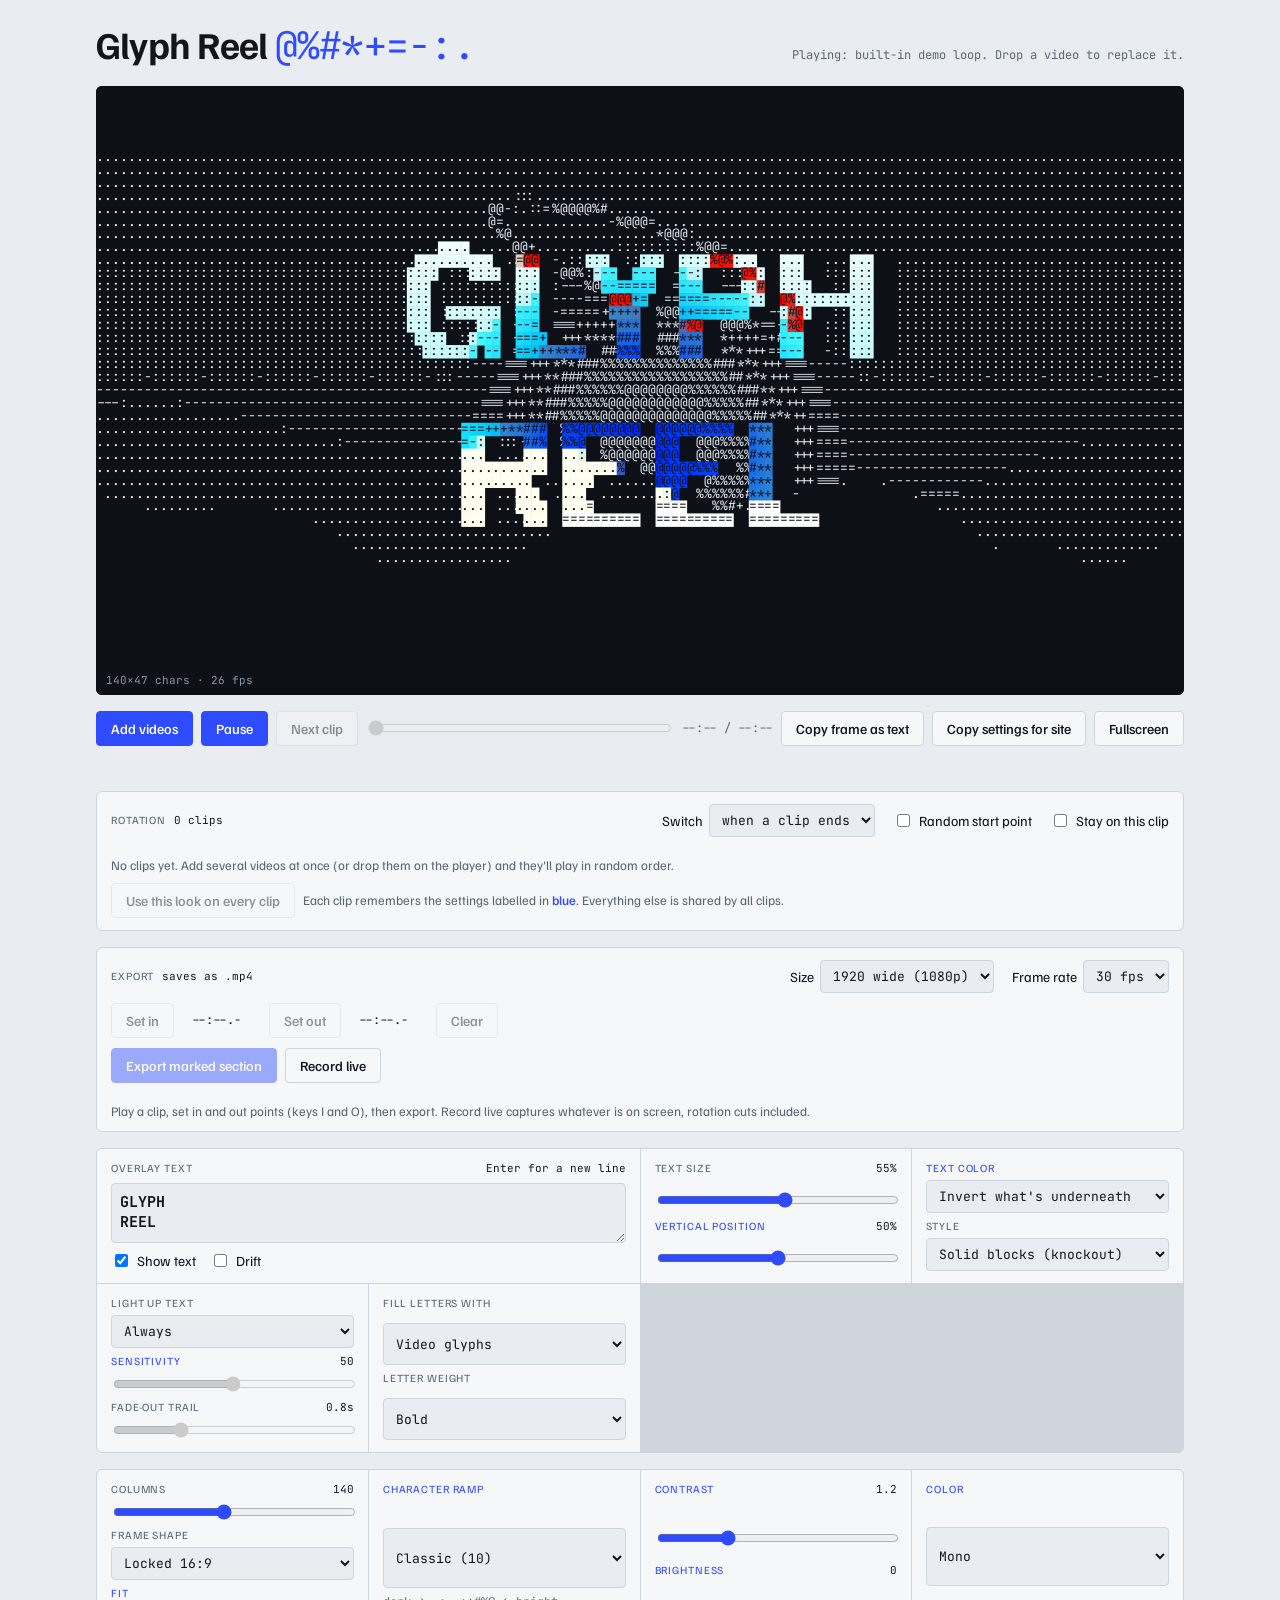
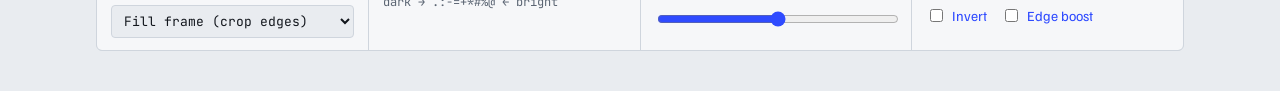
==== commit 15400ff6: "Color the banner name by inverting what's underneath Co-Authored-By: Claude Opus 5.5 <noreply@anthro" ====
--- a/glyph-reel/index.html
+++ b/glyph-reel/index.html
@@ -386,9 +386,15 @@
       const [h] = rgbToHsl(r, g, b);
       return `hsl(${(h + 180) % 360},95%,${L > 0.5 ? 22 : 68}%)`;
     }
-    // invert, then push away from mid-grey so it never lands on a muddy middle tone
-    const push = v => { v = 255 - v; return v > 128 ? Math.min(255, v + 60) : Math.max(0, v - 60); };
-    return `rgb(${push(r)},${push(g)},${push(b)})`;
+    // Invert, then push away from mid-grey so it never lands on a muddy middle tone. If that lands near-black
+    // (inverting something bright), keep the inverted hue but lift its lightness so the letters don't vanish
+    // into the stage. Matches the site banner (assets/glyph-banner.js).
+    const ir = 255 - r, ig = 255 - g, ib = 255 - b;
+    const push = v => (v > 128 ? Math.min(255, v + 60) : Math.max(0, v - 60));
+    const pr = push(ir), pg = push(ig), pb = push(ib);
+    if ((0.2126 * pr + 0.7152 * pg + 0.0722 * pb) / 255 > 0.3) return `rgb(${pr},${pg},${pb})`;
+    const [h, sat, l] = rgbToHsl(ir, ig, ib);
+    return `hsl(${h.toFixed(0)},${(sat * 100).toFixed(0)}%,${Math.max(l * 100, 50)}%)`;
   }
   let source = 'demo', playing = true, lastText = '', frames = 0, fpsT = performance.now(), fps = 0, demoT = 0, lastTs = 0;
 
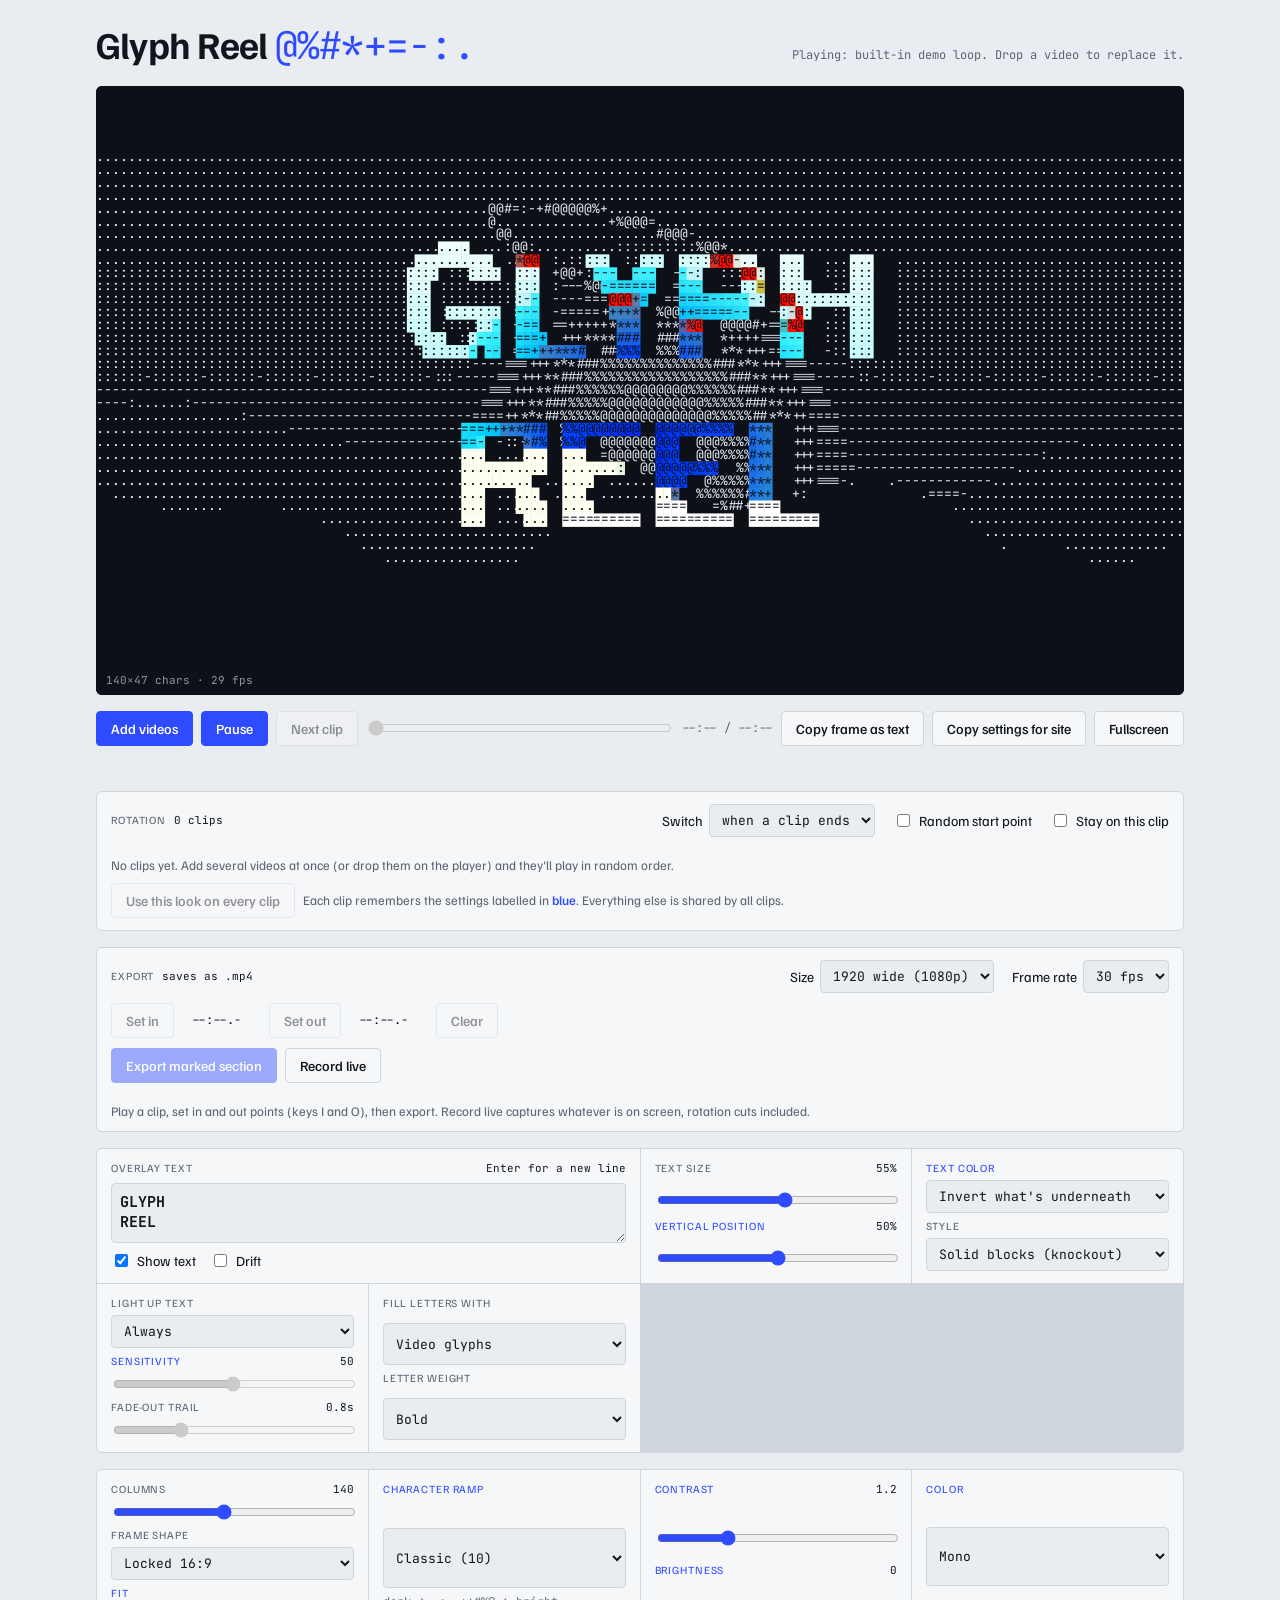
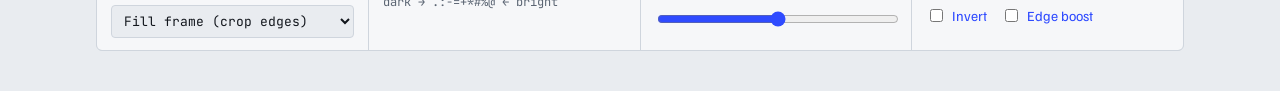
==== commit e8abec30: "Add a site editor to Glyph Reel for publishing banner clips Open glyph-reel/?edit, connect a fine-gr" ====
--- a/glyph-reel/index.html
+++ b/glyph-reel/index.html
@@ -89,6 +89,9 @@
 .clips li.on .name { background: var(--accent); color: #fff; }
 .clips li .rm { color: var(--muted); border-left: 1px solid var(--line); }
 .clips li .rm:hover { color: var(--ink); }
+.clips li.broken .name { color: var(--muted); font-style: italic; }
+.bar input[type=password] { flex: 1 1 240px; width: auto; }
+.hint a, .empty a { color: var(--accent); }
 .empty { margin: 0; font-size: 13px; color: var(--muted); }
 .knob label.per, .toggles label.per, .hint .per { color: var(--accent); }
 .hint { font-size: 13px; color: var(--muted); flex: 1 1 260px; }
@@ -97,7 +100,7 @@
 @media (max-width: 520px) { .knob.wide { grid-column: auto; } }
 textarea { width: 100%; resize: vertical; font: 700 15px var(--mono); padding: 8px; background: var(--bg); color: var(--ink); border: 1px solid var(--line); border-radius: 4px; }
 input[type=color] { width: 100%; height: 30px; padding: 0 2px; background: var(--bg); border: 1px solid var(--line); border-radius: 4px; }
-select, input[type=text] { width: 100%; font: 13px var(--mono); padding: 6px 8px; background: var(--bg); color: var(--ink); border: 1px solid var(--line); border-radius: 4px; }
+select, input[type=text], input[type=password] { width: 100%; font: 13px var(--mono); padding: 6px 8px; background: var(--bg); color: var(--ink); border: 1px solid var(--line); border-radius: 4px; }
 .toggles { display: flex; flex-wrap: wrap; gap: 14px; font-size: 14px; }
 .toggles label { text-transform: none; letter-spacing: 0; color: var(--ink); font-size: 14px; gap: 6px; justify-content: flex-start; align-items: center; cursor: pointer; }
 .ramp { font-family: var(--mono); font-size: 12px; color: var(--muted); white-space: pre; overflow-x: auto; }
@@ -133,6 +136,24 @@
     <button id="full">Fullscreen</button>
   </div>
   <div class="toast" id="toast" role="status"></div>
+
+  <!-- Only shown at ?edit. Publishing needs a GitHub token kept in this browser, so visitors can't change anything. -->
+  <section class="reel" id="editor" aria-label="Site editor" hidden>
+    <div class="reel-head">
+      <span class="reel-title">Site editor <output id="edRepo"></output></span>
+      <button id="edForget" hidden>Forget token</button>
+    </div>
+    <div class="bar" id="edConnect" hidden>
+      <input type="password" id="edToken" placeholder="Paste a GitHub token" aria-label="GitHub token" autocomplete="off" spellcheck="false">
+      <button id="edConnectBtn" class="primary">Connect</button>
+      <span class="hint">Use a fine-grained token with access to only this repository and Contents set to Read and write. It stays in this browser. <a href="https://github.com/settings/personal-access-tokens/new" target="_blank" rel="noopener">Make one on GitHub</a></span>
+    </div>
+    <div class="bar" id="edReady" hidden>
+      <button id="publish" class="primary">Publish to site</button>
+      <span class="hint" id="edPending"></span>
+    </div>
+    <p class="empty" id="edStatus" role="status"></p>
+  </section>
 
   <section class="reel" aria-label="Clip rotation">
     <div class="reel-head">
@@ -578,7 +599,7 @@
   const fmt = t => isFinite(t) ? `${String(Math.floor(t / 60)).padStart(2, '0')}:${String(Math.floor(t % 60)).padStart(2, '0')}` : '--:--';
 
   // ---------- clip rotation ----------
-  const clips = [];            // { name, url, look }
+  const clips = [];            // { name, url, look, file?, remote?, broken? } (remote: already on the site; broken: can't preview it here)
   let current = -1, clipTime = 0;
   const rot = { mode: 'end', every: 6, randStart: false, hold: false };
 
@@ -643,7 +664,7 @@
     return {
       count: videos.length,
       text: `window.BANNER_SETTINGS = ${JSON.stringify(base, null, 2)};\n\n` +
-        `window.BANNER_VIDEOS = [\n  ${videos.join(',\n  ')}\n];\n`,
+        `window.BANNER_VIDEOS = [\n${videos.map(v => `  ${v}`).join(',\n')}${videos.length ? '\n' : ''}];\n`,
     };
   }
 
@@ -651,7 +672,14 @@
     const files = [...list];
     const vids = files.filter(f => f.type.startsWith('video/'));
     if (!vids.length) { toast('None of those are videos. Try MP4, WebM or MOV files.'); return; }
-    vids.forEach(f => clips.push({ name: f.name, url: URL.createObjectURL(f), look: saved.has(f.name) ? { ...saved.get(f.name) } : null }));
+    vids.forEach(f => {
+      // a file named like a clip already in the rotation replaces that clip's video and keeps its look
+      const same = clips.find(c => c.name === f.name);
+      if (!same) return clips.push({ name: f.name, url: URL.createObjectURL(f), file: f, look: saved.has(f.name) ? { ...saved.get(f.name) } : null });
+      URL.revokeObjectURL(same.url);
+      Object.assign(same, { url: URL.createObjectURL(f), file: f, broken: false });
+      if (clips.indexOf(same) === current) playClip(current);
+    });
     const skipped = files.length - vids.length;
     toast(`Added ${vids.length} clip${vids.length > 1 ? 's' : ''}${skipped ? `, skipped ${skipped} non-video file${skipped > 1 ? 's' : ''}` : ''}.`);
     if (source !== 'video') playClip(randomIndex());
@@ -659,13 +687,16 @@
   }
 
   function randomIndex() {
-    if (clips.length < 2) return 0;
-    let i; do i = Math.floor(Math.random() * clips.length); while (i === current);
+    const ok = clips.map((_, i) => i).filter(i => !clips[i].broken);
+    if (ok.length < 2) return ok.length ? ok[0] : -1;
+    let i; do i = ok[Math.floor(Math.random() * ok.length)]; while (i === current);
     return i;
   }
 
+  const cantPreview = c => toast(`Can't preview ${c.name} in this browser. It stays on the site unless you remove it.`);
   function playClip(i) {
-    if (!clips.length) return goDemo();
+    if (!clips.length || i < 0) return goDemo();
+    if (clips[i].broken) return cantPreview(clips[i]);
     if (current >= 0 && clips[current]) clips[current].look = pick(s, PER);
     current = i; clipTime = 0;
     const c = clips[i];
@@ -839,6 +870,194 @@
     $('exportsEmpty').hidden = exportsList.length > 0;
   }
 
+  // ---------- site editor (?edit) ----------
+  // Loads the banner's clips and settings straight from the site's GitHub repo, and publishes changes back
+  // as one commit through the GitHub API. The token lives only in this browser; without it nothing can be written.
+  const CONFIG = 'banner.config.js';
+  const TOKEN_KEY = 'glyphReel.githubToken';
+  const VTYPE = { mp4: 'video/mp4', m4v: 'video/mp4', webm: 'video/webm', mov: 'video/quicktime' };
+  const ed = { on: new URLSearchParams(location.search).has('edit'), repo: window.BANNER_REPO, token: '', base: null, sitePaths: new Map(), busy: false };
+  const repoName = () => `${ed.repo.owner}/${ed.repo.repo}`;
+  const tokenStore = {
+    get() { try { return localStorage.getItem(TOKEN_KEY) || ''; } catch { return ''; } },
+    set(v) { try { v ? localStorage.setItem(TOKEN_KEY, v) : localStorage.removeItem(TOKEN_KEY); } catch {} },
+  };
+
+  async function gh(path, { method = 'GET', body, raw } = {}) {
+    const res = await fetch(`https://api.github.com/repos/${ed.repo.owner}/${ed.repo.repo}/${path}`, {
+      method,
+      headers: {
+        Accept: raw ? 'application/vnd.github.raw+json' : 'application/vnd.github+json',
+        Authorization: `Bearer ${ed.token}`,
+        'X-GitHub-Api-Version': '2022-11-28',
+        ...(body ? { 'Content-Type': 'application/json' } : {}),
+      },
+      body: body && JSON.stringify(body),
+    });
+    if (!res.ok) {
+      const err = new Error((await res.json().catch(() => null))?.message || `GitHub answered ${res.status}`);
+      err.status = res.status; err.write = method !== 'GET';
+      throw err;
+    }
+    return raw ? res.blob() : res.json();
+  }
+  function explain(err) {
+    if (err.status === 401) return "GitHub didn't accept that token. It may have expired or been revoked. Make a new one and connect again.";
+    if (err.status === 403 || err.status === 404) return `This token can't ${err.write ? 'change' : 'read'} ${repoName()}. Check it has access to that repository with Contents set to Read and write.`;
+    if (err instanceof TypeError) return "Couldn't reach GitHub. Check your connection and try again.";
+    return err.message;
+  }
+
+  const b64ToText = b64 => new TextDecoder().decode(Uint8Array.from(atob(b64.replace(/\s/g, '')), ch => ch.charCodeAt(0)));
+  const fileToB64 = file => new Promise((res, rej) => {
+    const r = new FileReader();
+    r.onload = () => res(r.result.slice(r.result.indexOf(',') + 1));
+    r.onerror = () => rej(r.error);
+    r.readAsDataURL(file);
+  });
+  // The id git gives a file's contents, so a clip that's already on the site isn't uploaded again.
+  async function gitSha(buf) {
+    const bytes = new Uint8Array(buf), head = new TextEncoder().encode(`blob ${bytes.length}` + String.fromCharCode(0));
+    const all = new Uint8Array(head.length + bytes.length); all.set(head); all.set(bytes, head.length);
+    return [...new Uint8Array(await crypto.subtle.digest('SHA-1', all))].map(b => b.toString(16).padStart(2, '0')).join('');
+  }
+  const repoPath = src => { const p = src.replace(/^\.?\//, ''); try { return decodeURIComponent(p); } catch { return p; } };
+
+  // The latest commit on the site's branch: its files (path -> sha) and banner.config.js.
+  async function readSite() {
+    const ref = await gh(`git/ref/heads/${ed.repo.branch}`);
+    const commit = await gh(`git/commits/${ref.object.sha}`);
+    const tree = await gh(`git/trees/${commit.tree.sha}?recursive=1`);
+    const files = new Map(tree.tree.filter(e => e.type === 'blob').map(e => [e.path, e.sha]));
+    const cfgSha = files.get(CONFIG);
+    if (!cfgSha) throw new Error(`${repoName()} has no ${CONFIG} on ${ed.repo.branch}.`);
+    const text = b64ToText((await gh(`git/blobs/${cfgSha}`)).content);
+    return { head: ref.object.sha, treeSha: commit.tree.sha, files, cfgSha, text };
+  }
+
+  async function loadFromRepo() {
+    edStatus('Loading the banner from GitHub…');
+    const site = await readSite();
+    // banner.config.js is the site's own script, so run it against a stand-in window to read its settings
+    const w = {}; new Function('window', site.text)(w);
+    // 140 is the banner's own default; Glyph Reel drops to 80 on phones, which mustn't get published to desktop
+    Object.assign(s, { cols: 140 }, w.BANNER_SETTINGS || {});
+    const basePer = pick(s, PER);
+    saved.clear();
+    const entries = (w.BANNER_VIDEOS || []).map(v => (typeof v === 'string' ? { src: v } : v)).filter(v => v?.src);
+    ed.sitePaths = new Map(entries.map(v => [fileOf(v.src), repoPath(v.src)]));
+    const local = new Set(clips.map(c => c.name));
+    const fresh = await Promise.all(entries.filter(v => !local.has(fileOf(v.src))).map(async v => {
+      const name = fileOf(v.src), sha = site.files.get(repoPath(v.src));
+      const c = { name, url: null, look: { ...basePer, ...pick(v, PER) }, remote: true, broken: !sha };
+      if (sha) {
+        try { const b = await gh(`git/blobs/${sha}`, { raw: true }); c.url = URL.createObjectURL(b.slice(0, b.size, VTYPE[name.split('.').pop().toLowerCase()] || b.type)); }
+        catch { c.broken = true; }
+      }
+      return c;
+    }));
+    clips.forEach(c => { if (ed.sitePaths.has(c.name)) c.remote = true; });
+    clips.push(...fresh);
+    ed.base = { cfgSha: site.cfgSha };
+    syncUI();
+    if (source !== 'video') playClip(randomIndex()); else renderClips();
+    const n = ed.sitePaths.size;
+    edStatus(n ? `Loaded ${n} clip${n > 1 ? 's' : ''} from the site. Add, remove or tune clips, then publish.` : 'The site has no banner clips yet. Add videos, tune them, then publish.');
+  }
+
+  function renderEditor() {
+    if (!ed.on) return;
+    const names = new Set(clips.map(c => c.name));
+    const up = clips.filter(c => c.file).map(c => c.name), gone = [...ed.sitePaths.keys()].filter(n => !names.has(n));
+    $('edPending').textContent = [
+      up.length && `Uploads ${up.join(', ')}.`,
+      gone.length && `Removes ${gone.join(', ')} from the site.`,
+      'Saves the look of every clip.',
+    ].filter(Boolean).join(' ');
+    $('publish').disabled = ed.busy || !ed.base;
+  }
+  function edStatus(msg, link) {
+    const p = $('edStatus'); p.textContent = msg;
+    if (link) { const a = document.createElement('a'); a.href = link.href; a.textContent = link.text; a.target = '_blank'; a.rel = 'noopener'; p.append(' ', a); }
+  }
+  function edShow(connected) {
+    $('edConnect').hidden = connected; $('edReady').hidden = $('edForget').hidden = !connected;
+    renderEditor();
+  }
+
+  async function publish() {
+    ed.busy = true; renderEditor();
+    try {
+      edStatus('Checking the site…');
+      const site = await readSite();
+      if (site.cfgSha !== ed.base.cfgSha) throw new Error(`${CONFIG} changed on GitHub since you opened the editor. Reload this page to pick up the latest version, then publish again.`);
+      const block = /(\/\/ --- START banner settings ---\r?\n)[\s\S]*?(\/\/ --- END banner settings ---)/;
+      if (!block.test(site.text)) throw new Error(`${CONFIG} is missing its START and END banner settings lines.`);
+      const eol = site.text.includes('\r\n') ? '\r\n' : '\n';
+      const cfgText = site.text.replace(block, (_, start, end) => start + siteConfig().text.replace(/\n/g, eol) + end);
+
+      const tree = [], added = [], removed = [];
+      for (const c of clips.filter(c => c.file)) {
+        const path = BANNER_DIR + c.name;
+        if (c.file.size > 100e6) throw new Error(`${c.name} is ${fmtSize(c.file.size)}. GitHub can't store files over 100 MB, so make it smaller first.`);
+        if (site.files.get(path) === await gitSha(await c.file.arrayBuffer())) { c.remote = true; delete c.file; continue; }
+        edStatus(`Uploading ${c.name} (${fmtSize(c.file.size)})…`);
+        const blob = await gh('git/blobs', { method: 'POST', body: { content: await fileToB64(c.file), encoding: 'base64' } });
+        tree.push({ path, mode: '100644', type: 'blob', sha: blob.sha }); added.push(c.name);
+      }
+      const keep = new Set(clips.map(c => c.name));
+      ed.sitePaths.forEach((path, name) => {
+        if (!keep.has(name) && site.files.has(path)) { tree.push({ path, mode: '100644', type: 'blob', sha: null }); removed.push(name); }
+      });
+      if (cfgText !== site.text) tree.push({ path: CONFIG, mode: '100644', type: 'blob', content: cfgText });
+      if (!tree.length) { edStatus('Nothing to publish. The site already matches what you have here.'); return; }
+
+      edStatus('Saving…');
+      const parts = [added.length && `add ${added.join(', ')}`, removed.length && `remove ${removed.join(', ')}`].filter(Boolean);
+      const newTree = await gh('git/trees', { method: 'POST', body: { base_tree: site.treeSha, tree } });
+      const commit = await gh('git/commits', { method: 'POST', body: { message: `Update the banner from Glyph Reel${parts.length ? `: ${parts.join('; ')}` : ''}`, tree: newTree.sha, parents: [site.head] } });
+      try { await gh(`git/refs/heads/${ed.repo.branch}`, { method: 'PATCH', body: { sha: commit.sha } }); }
+      catch (err) { if (err.status === 422) err.message = 'The site changed on GitHub while you were publishing. Reload this page and publish again.'; throw err; }
+
+      ed.base = { cfgSha: await gitSha(new TextEncoder().encode(cfgText)) };
+      clips.forEach(c => { if (c.file) { c.remote = true; delete c.file; } });
+      ed.sitePaths = new Map(clips.map(c => [c.name, BANNER_DIR + c.name]));
+      edStatus('Published. The live site picks it up in a minute or two (a few more if your browser cached the old version).', commit.html_url && { href: commit.html_url, text: 'See the commit' });
+    } catch (err) {
+      edStatus(explain(err));
+    } finally {
+      ed.busy = false; renderClips();
+    }
+  }
+
+  function initEditor() {
+    $('editor').hidden = false;
+    if (!ed.repo?.owner || !ed.repo?.repo || !ed.repo?.branch) {
+      edStatus(`To publish, add window.BANNER_REPO = { owner, repo, branch } to the site's ${CONFIG}.`);
+      return;
+    }
+    $('edRepo').textContent = `${repoName()} · ${ed.repo.branch}`;
+    $('edConnectBtn').addEventListener('click', async () => {
+      const t = $('edToken').value.trim(); if (!t || ed.busy) return;
+      ed.token = t;
+      try { await loadFromRepo(); tokenStore.set(t); $('edToken').value = ''; edShow(true); }
+      catch (err) { ed.token = ''; edStatus(explain(err)); }
+    });
+    $('edToken').addEventListener('keydown', e => { if (e.key === 'Enter') $('edConnectBtn').click(); });
+    $('publish').addEventListener('click', () => !ed.busy && publish());
+    $('edForget').addEventListener('click', () => {
+      tokenStore.set(''); ed.token = ''; ed.base = null; edShow(false);
+      edStatus('Token removed from this browser. To shut it off everywhere, revoke it on GitHub.', { href: 'https://github.com/settings/personal-access-tokens', text: 'Your tokens' });
+    });
+    ed.token = tokenStore.get();
+    if (!ed.token) { edShow(false); edStatus('Connect a GitHub token to load the banner and publish changes.'); return; }
+    edShow(true);
+    loadFromRepo().catch(err => {
+      if (err.status === 401) { tokenStore.set(''); ed.token = ''; edShow(false); }
+      edStatus(explain(err));
+    });
+  }
+
   function removeClip(i) {
     URL.revokeObjectURL(clips[i].url);
     clips.splice(i, 1);
@@ -849,7 +1068,7 @@
   function renderClips() {
     const ul = $('clips'); ul.innerHTML = '';
     clips.forEach((c, i) => {
-      const li = document.createElement('li'); if (i === current) li.className = 'on';
+      const li = document.createElement('li'); if (i === current) li.className = 'on'; if (c.broken) li.className = 'broken';
       const nm = document.createElement('button'); nm.className = 'name'; nm.textContent = c.name; nm.title = `Play ${c.name}`;
       nm.addEventListener('click', () => playClip(i));
       const rm = document.createElement('button'); rm.className = 'rm'; rm.textContent = '×'; rm.setAttribute('aria-label', `Remove ${c.name}`);
@@ -863,6 +1082,7 @@
     $('savedInfo').hidden = !missing.length;
     $('savedInfo').textContent = `Saved in the site's banner but not loaded here: ${missing.join(', ')}. Add those files to keep tuning them. They stay in the banner either way.`;
     $('lookAll').disabled = clips.length + missing.length < 2;
+    renderEditor();
   }
 
   vid.addEventListener('loadedmetadata', () => {
@@ -874,7 +1094,10 @@
   });
   vid.addEventListener('error', () => {
     if (current < 0 || !vid.getAttribute('src')) return;
-    toast(`Can't play ${clips[current].name} in this browser. Removed it from the rotation. MP4 (H.264) works everywhere.`);
+    const c = clips[current];
+    // a clip that's on the site stays in the rotation, so publishing doesn't delete it just because this browser can't play it
+    if (c.remote) { c.broken = true; cantPreview(c); playClip(randomIndex()); return; }
+    toast(`Can't play ${c.name} in this browser. Removed it from the rotation. MP4 (H.264) works everywhere.`);
     removeClip(current);
   });
 
@@ -966,6 +1189,7 @@
   if (window.innerWidth < 600) { s.cols = 80; $('cols').value = 80; $('colsV').textContent = 80; }
   setRamp();
   loadSiteConfig();
+  if (ed.on) initEditor();
   renderClips();
 
   document.addEventListener('keydown', e => {
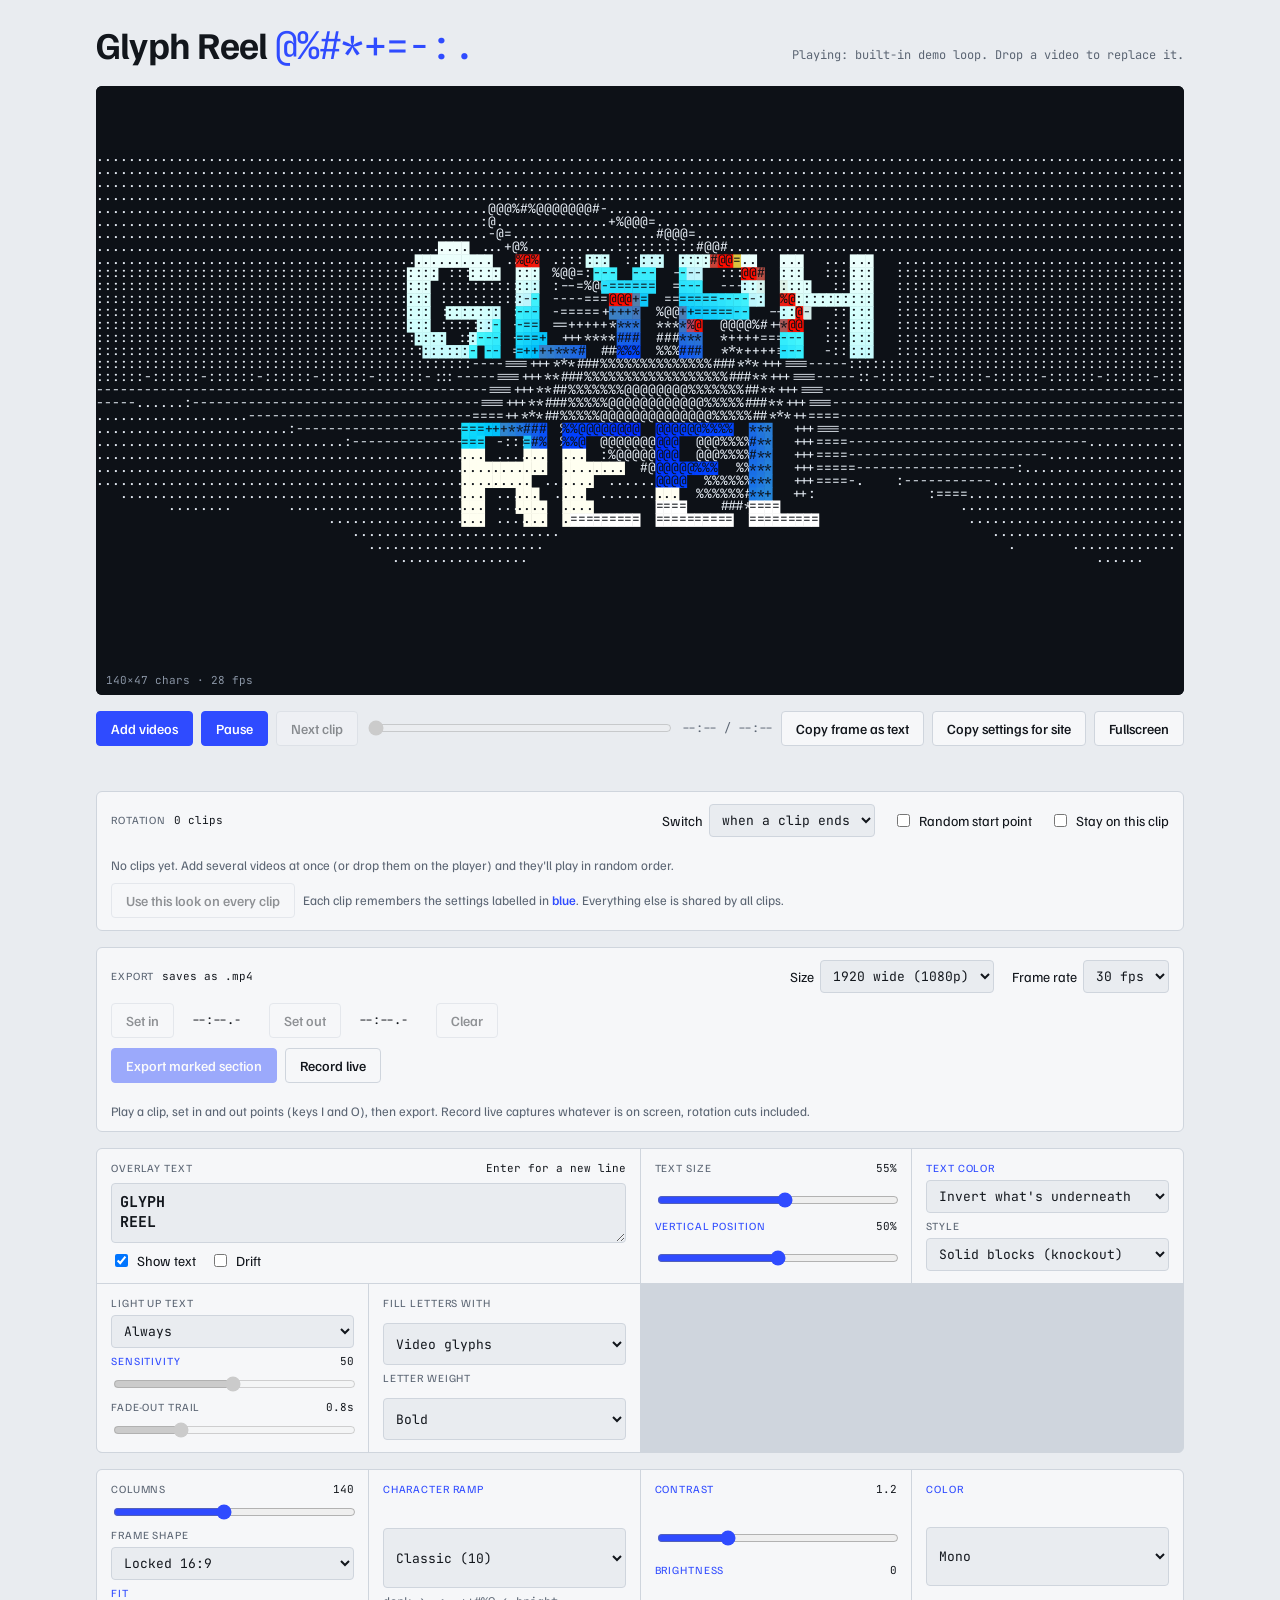
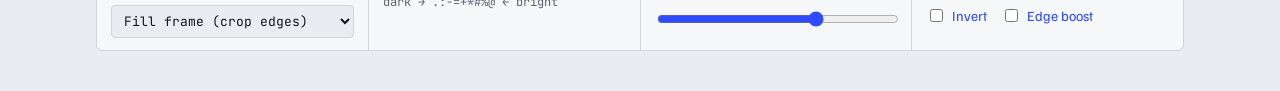
==== commit 2616120a: "Let Glyph Reel's brightness go down to -200 Some banner clips were still too bright at the old -100 " ====
--- a/glyph-reel/index.html
+++ b/glyph-reel/index.html
@@ -312,7 +312,7 @@
       <label for="contrast" class="per">Contrast <output id="contrastV">1.2</output></label>
       <input type="range" id="contrast" min="0.5" max="3" step="0.05" value="1.2">
       <label for="bright" class="per">Brightness <output id="brightV">0</output></label>
-      <input type="range" id="bright" min="-100" max="100" step="1" value="0">
+      <input type="range" id="bright" min="-200" max="100" step="1" value="0">
     </div>
     <div class="knob">
       <label for="color" class="per">Color</label>
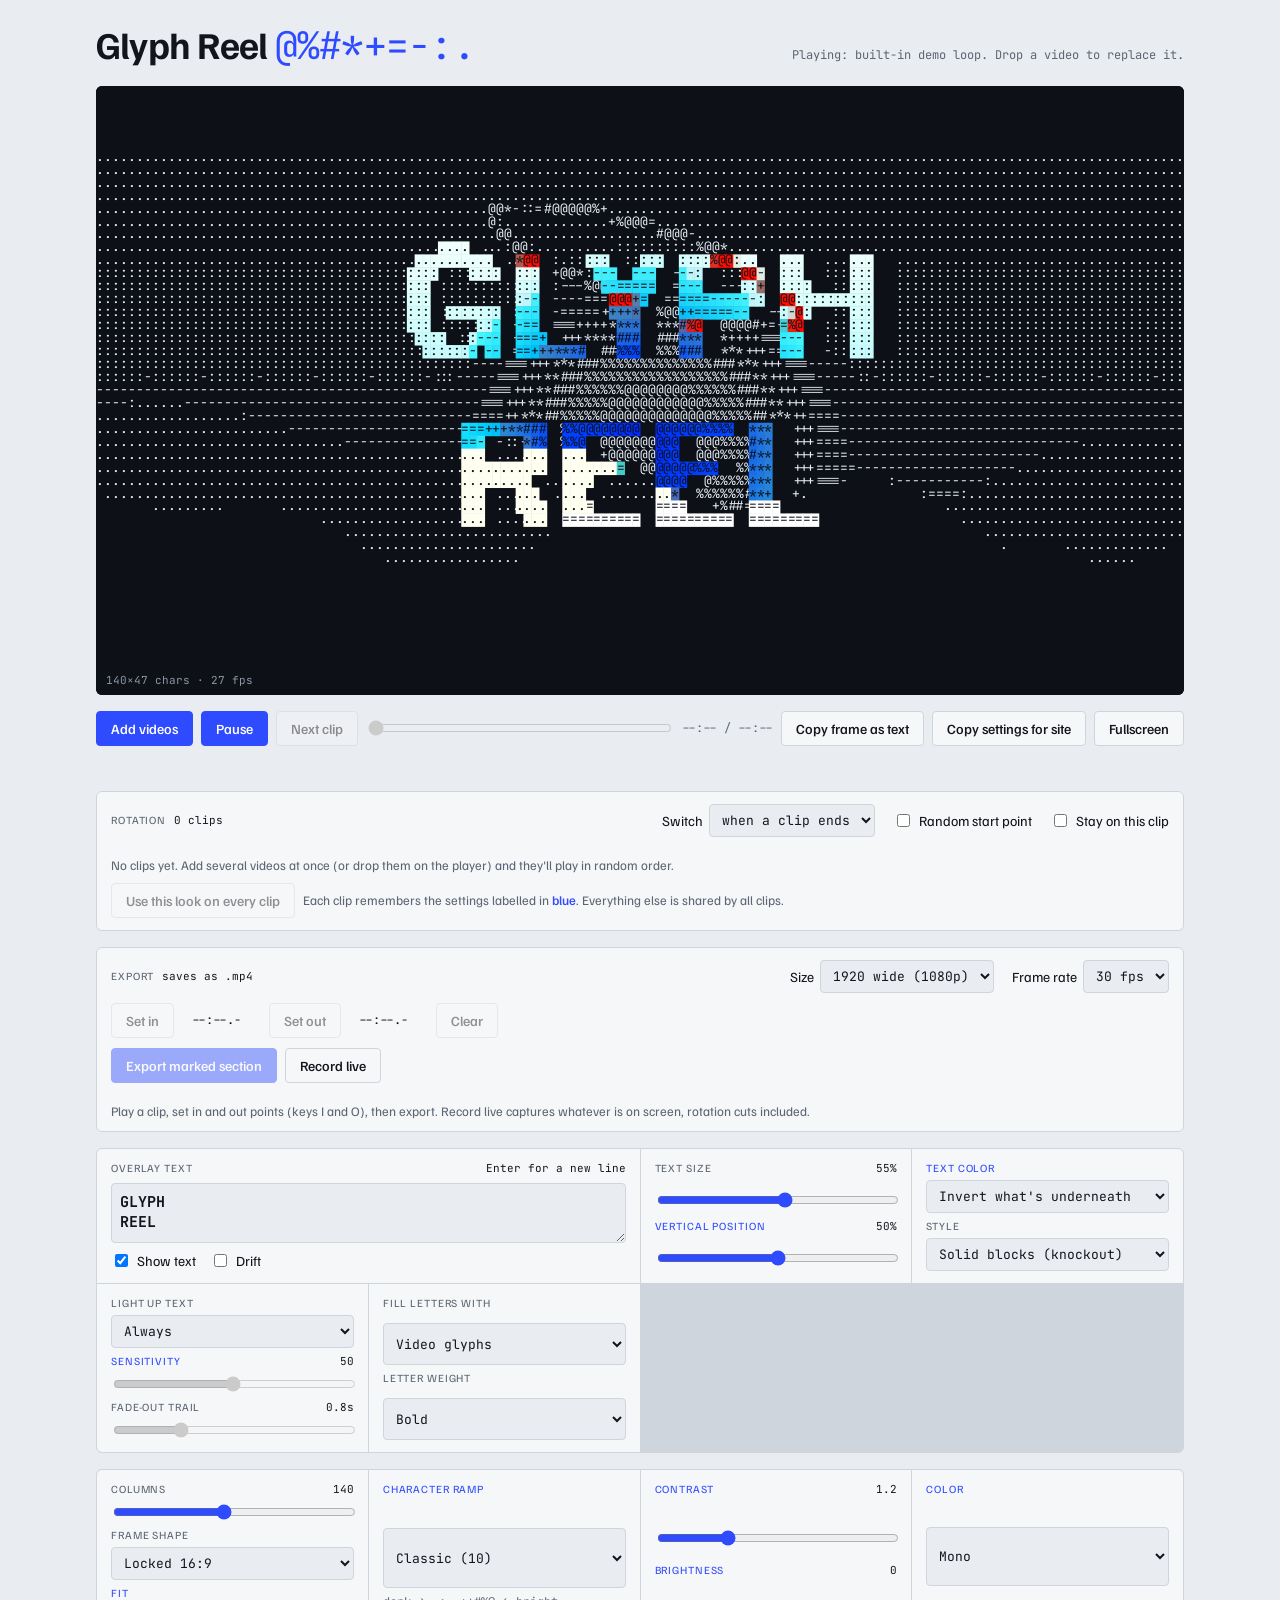
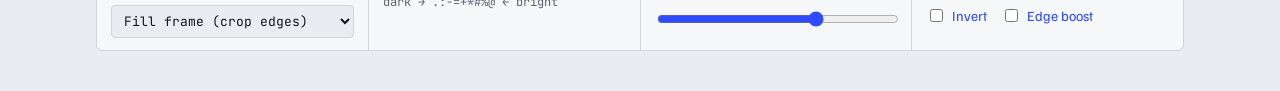
==== commit f0c15703: "Stop a second publish from reporting a false conflict GitHub lets browsers cache the branch ref for " ====
--- a/glyph-reel/index.html
+++ b/glyph-reel/index.html
@@ -886,6 +886,9 @@
   async function gh(path, { method = 'GET', body, raw } = {}) {
     const res = await fetch(`https://api.github.com/repos/${ed.repo.owner}/${ed.repo.repo}/${path}`, {
       method,
+      // GitHub lets browsers reuse the branch's latest commit for 60s, which would make a second publish
+      // look like someone else changed the site. Everything else is fetched by its id and never changes.
+      cache: path.startsWith('git/ref') ? 'no-store' : 'default',
       headers: {
         Accept: raw ? 'application/vnd.github.raw+json' : 'application/vnd.github+json',
         Authorization: `Bearer ${ed.token}`,
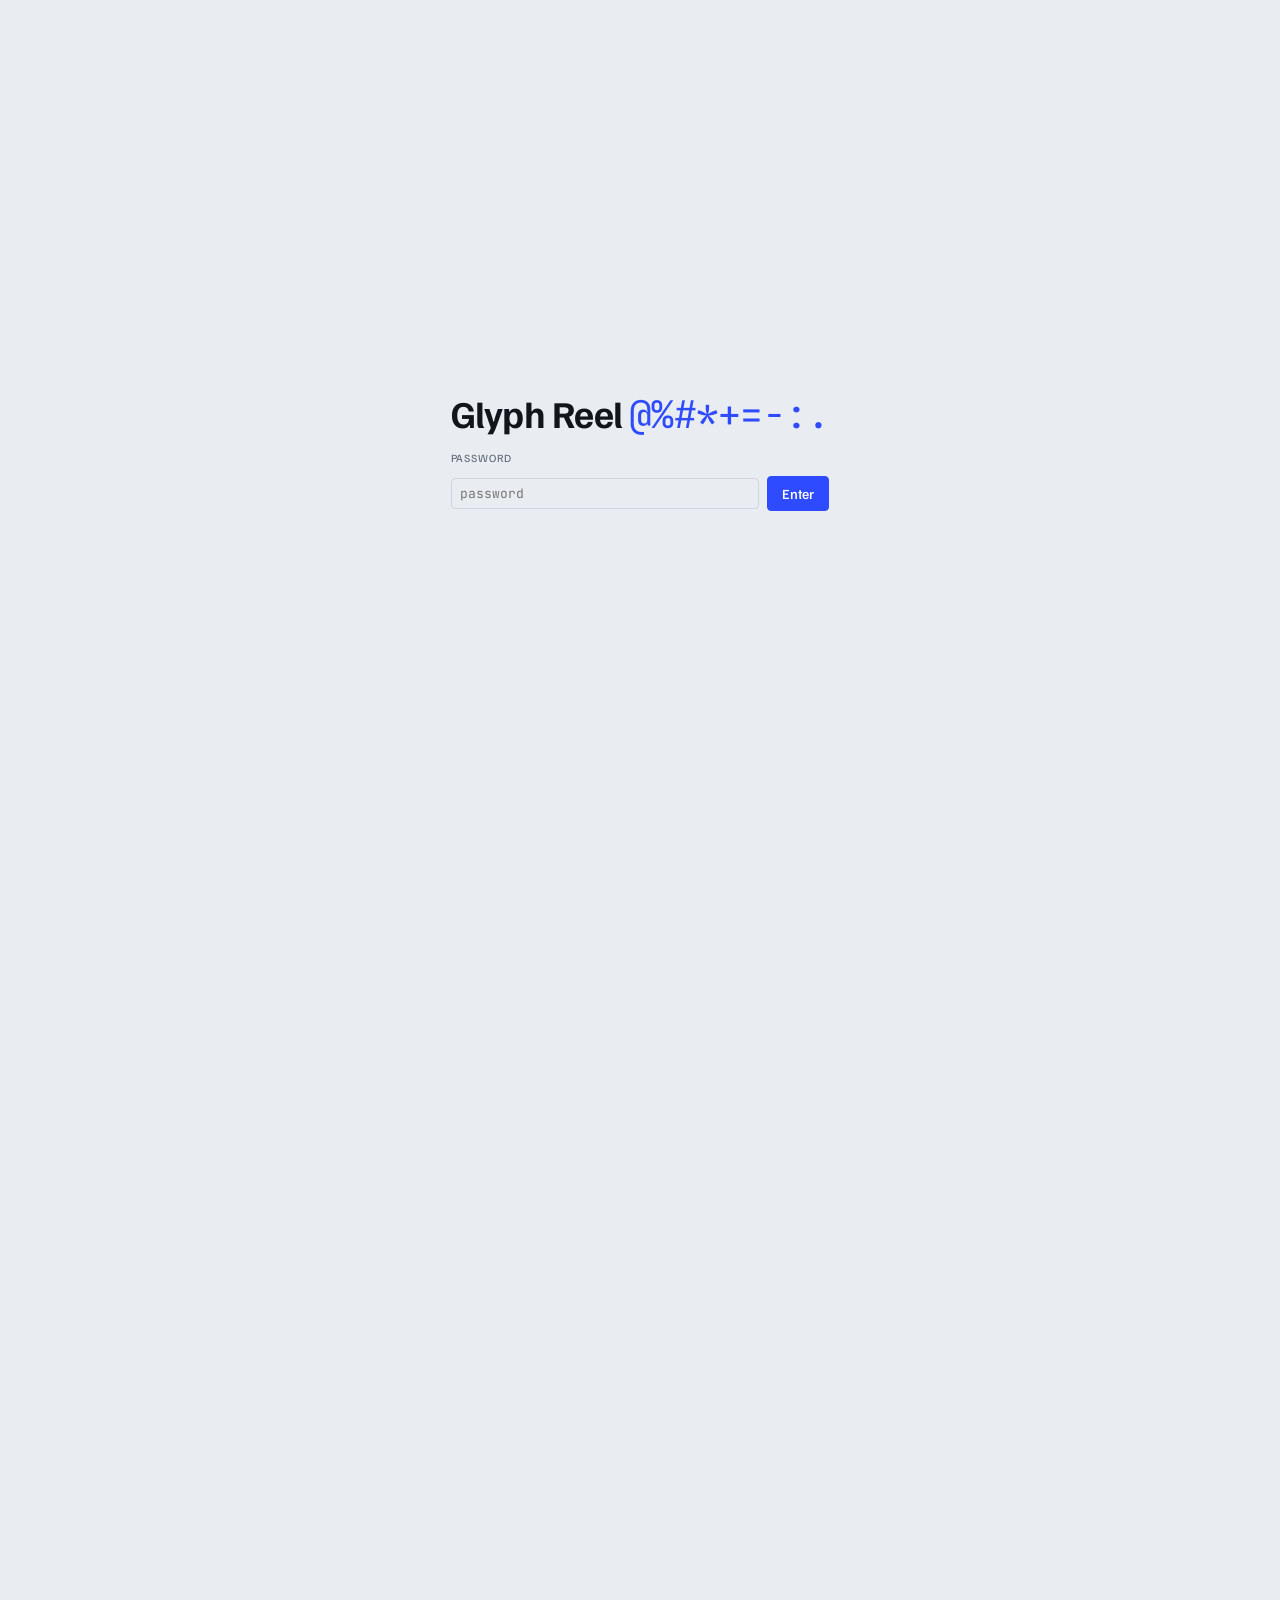
==== commit 6388c220: "Put the site behind a password gate Visitors see the banner and a password box under it; the rest of" ====
--- a/glyph-reel/index.html
+++ b/glyph-reel/index.html
@@ -7,6 +7,7 @@
 <title>Glyph Reel</title>
 <link rel="preconnect" href="https://fonts.googleapis.com">
 <link rel="stylesheet" href="https://fonts.googleapis.com/css2?family=JetBrains+Mono:wght@400;700&family=Familjen+Grotesk:wght@400;500;700&display=swap">
+<script src="../assets/gate.js"></script>
 <style>
 /* Layout: a single "reel" stage up top, a compact mixing-desk of controls beneath it. */
 :root {
@@ -105,10 +106,30 @@
 .toggles label { text-transform: none; letter-spacing: 0; color: var(--ink); font-size: 14px; gap: 6px; justify-content: flex-start; align-items: center; cursor: pointer; }
 .ramp { font-family: var(--mono); font-size: 12px; color: var(--muted); white-space: pre; overflow-x: auto; }
 .toast { font-size: 13px; color: var(--accent); min-height: 1em; }
+.sr-only { position: absolute; width: 1px; height: 1px; overflow: hidden; clip-path: inset(50%); white-space: nowrap; }
+/* the site's password gate (../assets/gate.js). The app stays laid out underneath (hidden, not removed) so its canvas keeps its size. */
+.gate { display: none; }
+[data-locked] .gate { position: fixed; inset: 0; z-index: 10; display: grid; place-content: center; gap: 12px; padding: 16px; background: var(--bg); }
+[data-locked] body { overflow: hidden; }
+[data-locked] body > .wrap { visibility: hidden; }
+.gate label { font-size: 11px; text-transform: uppercase; letter-spacing: .08em; color: var(--muted); }
+.gate .bar input { flex: 1 1 200px; width: auto; }
+.gate input[aria-invalid="true"] { border-color: #e5484d; }
+.gate input[aria-invalid="true"]::placeholder { color: #e5484d; }
 @media (prefers-reduced-motion: reduce) { * { transition: none !important; } }
 </style>
 </head>
 <body>
+
+<form class="gate" id="gate">
+  <h1>Glyph Reel <span>@%#*+=-:.</span></h1>
+  <label for="gatePw">Password</label>
+  <div class="bar">
+    <input type="password" id="gatePw" placeholder="password" autocomplete="current-password" required>
+    <button type="submit" class="primary">Enter</button>
+  </div>
+  <span class="gate-err sr-only" role="alert"></span>
+</form>
 
 <div class="wrap">
   <header>
